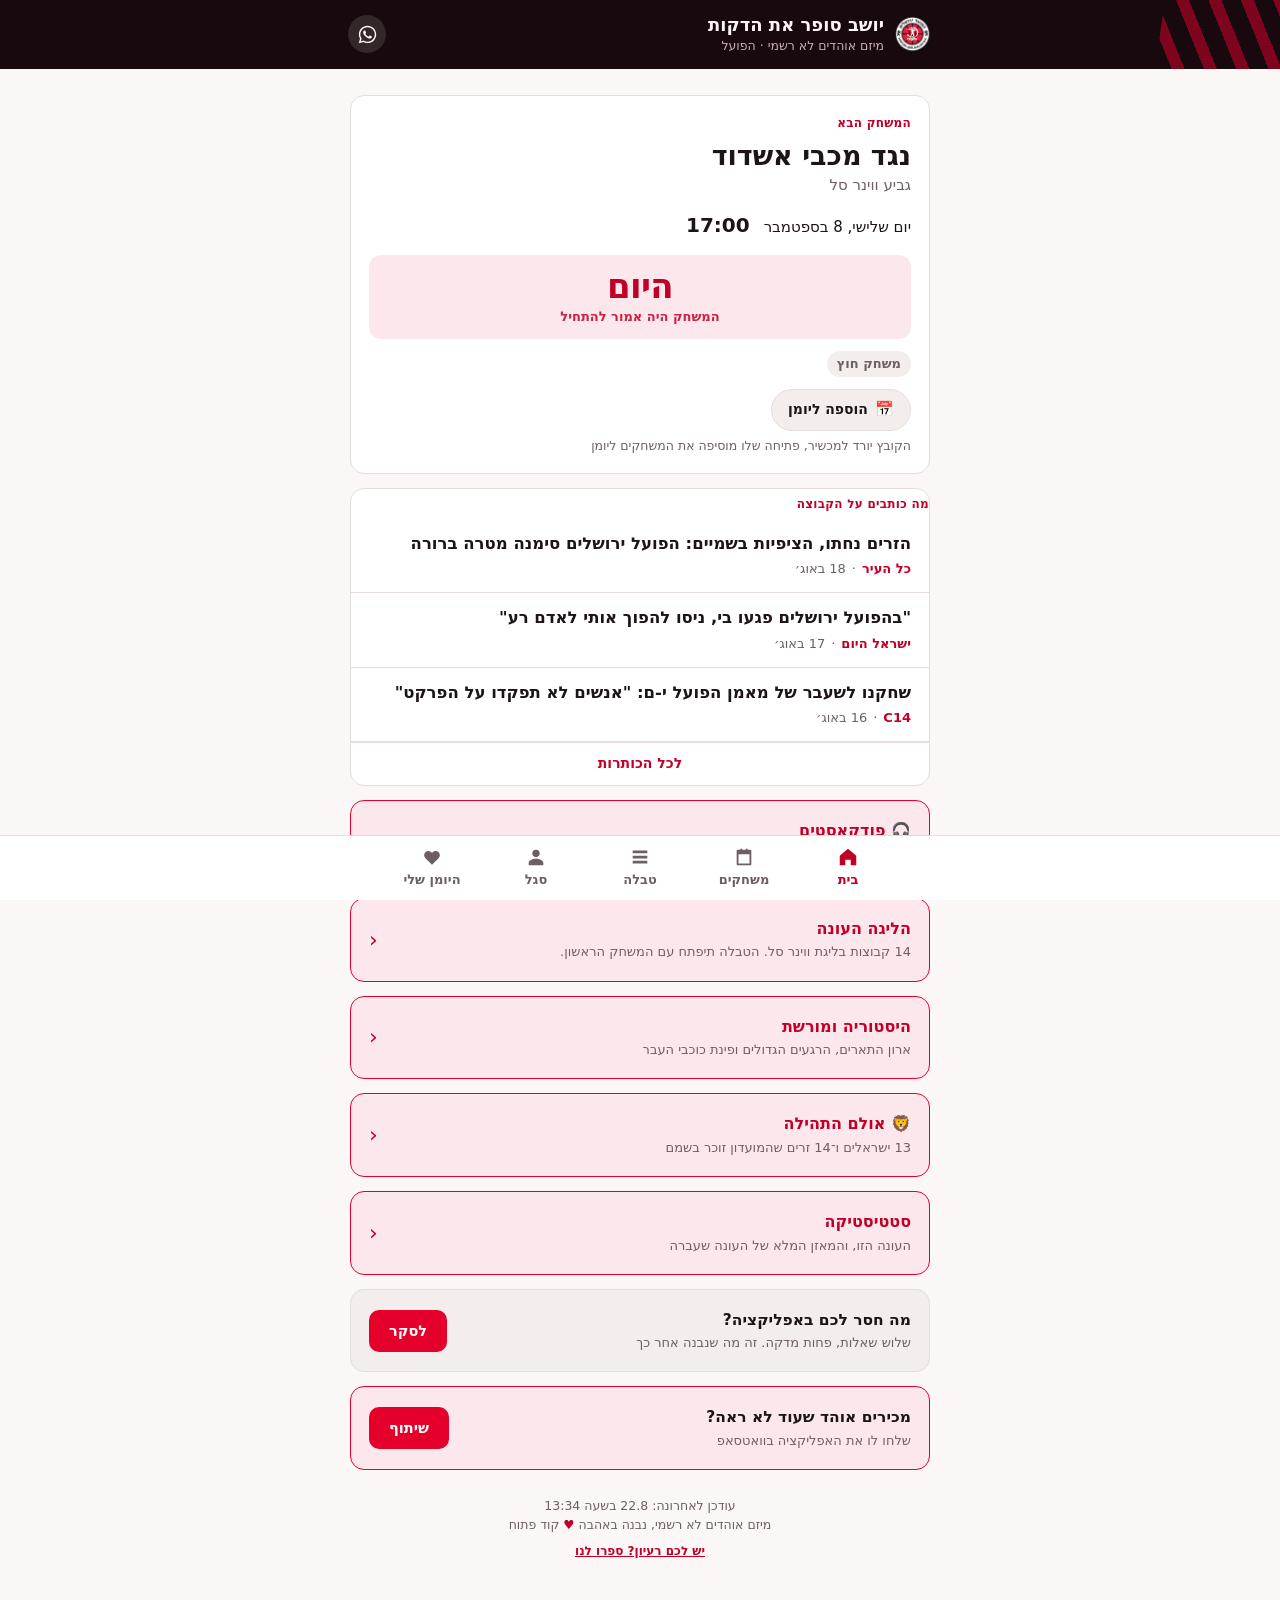
==== index.html @ 3323c9d2 "deploy: bab57eadd15c427b264efe83f4334510d6aa44ed" ====
<!doctype html>
<html lang="he" dir="rtl">
<head>
  <meta charset="utf-8">
  <meta name="viewport" content="width=device-width, initial-scale=1, viewport-fit=cover">
  <title>יושב סופר את הדקות</title>
  <meta name="description" content="אפליקציית האוהדים של הפועל ירושלים: לוח משחקים, תוצאות, טבלה ויומן אוהד אישי. מיזם אוהדים לא רשמי.">
  <meta name="theme-color" content="#17090D">

  <!--
    The preview card a fan sees when the link is pasted into WhatsApp.
    Crawlers do not run JavaScript, so unlike everything else in the app
    this address cannot come from club.json and has to be written here.
    Moving hosts means changing these three lines too.
  -->
  <link rel="canonical" href="https://hapoel.site/">
  <meta property="og:type" content="website">
  <meta property="og:url" content="https://hapoel.site/">
  <meta property="og:site_name" content="יושב סופר את הדקות">
  <meta property="og:locale" content="he_IL">
  <meta property="og:title" content="יושב סופר את הדקות · הפועל ירושלים">
  <meta property="og:description" content="מונה הדקות למשחק הבא, תוצאה חיה, טבלה, סגל ויומן אוהד אישי. חינם, בלי הרשמה.">
  <!--
    A picture with the app's own name on it, not the bare crest. This is the
    one image a fan sees before they have seen anything else, and a crest on
    its own there reads as the club's official app.
  -->
  <meta property="og:image" content="https://hapoel.site/icons/og.png">
  <meta property="og:image:width" content="1200">
  <meta property="og:image:height" content="630">
  <meta property="og:image:alt" content="יושב סופר את הדקות, מיזם אוהדים לא רשמי של הפועל ירושלים">
  <meta name="twitter:card" content="summary_large_image">
  <link rel="manifest" href="manifest.webmanifest">
  <link rel="icon" href="icons/icon-192.png">
  <link rel="apple-touch-icon" href="icons/apple-touch-icon.png">
  <meta name="apple-mobile-web-app-capable" content="yes">
  <meta name="apple-mobile-web-app-title" content="סופר את הדקות">
  <link rel="stylesheet" href="css/style.css">
</head>
<body>

<header class="topbar">
  <div class="topbar-inner">
    <div class="wordmark">
      <!--
        The club crest. This is an unofficial fan project and says so on
        every screen; the mark belongs to Hapoel Jerusalem B.C.
        Source file: app/icons/crest.png, replace it and re-run
        scripts/make_icons.py to regenerate the whole icon set.
      -->
      <img class="ball" src="icons/crest.png" alt="" width="38" height="38">
      <span>
        <strong>יושב סופר את הדקות</strong>
        <small>מיזם אוהדים לא רשמי · הפועל</small>
      </span>
    </div>
    <button id="shareBtn" class="share-icon" type="button" aria-label="שיתוף האפליקציה בוואטסאפ">
      <svg viewBox="0 0 24 24" aria-hidden="true"><path d="M12.04 2C6.58 2 2.13 6.45 2.13 11.91c0 1.75.46 3.45 1.32 4.95L2 22l5.25-1.38a9.9 9.9 0 0 0 4.79 1.22h.01c5.46 0 9.91-4.45 9.91-9.91S17.5 2 12.04 2zm0 18.15h-.01a8.2 8.2 0 0 1-4.19-1.15l-.3-.18-3.12.82.83-3.04-.2-.31a8.19 8.19 0 0 1-1.26-4.38c0-4.54 3.7-8.23 8.25-8.23 2.2 0 4.27.86 5.83 2.42a8.19 8.19 0 0 1 2.41 5.82c0 4.54-3.7 8.23-8.24 8.23zm4.52-6.16c-.25-.12-1.47-.72-1.69-.81-.23-.08-.39-.12-.56.13-.16.24-.64.8-.79.97-.14.16-.29.18-.54.06-.25-.12-1.05-.39-1.99-1.23-.74-.66-1.23-1.47-1.38-1.72-.14-.25-.01-.38.11-.5.11-.11.25-.29.37-.43.12-.15.16-.25.25-.41.08-.17.04-.31-.02-.43-.06-.12-.56-1.34-.76-1.84-.2-.48-.4-.42-.56-.43h-.48c-.16 0-.43.06-.65.31-.22.25-.85.84-.85 2.04s.87 2.37 1 2.53c.12.16 1.72 2.63 4.17 3.69.58.25 1.04.4 1.39.51.58.19 1.12.16 1.54.1.47-.07 1.47-.6 1.68-1.18.21-.58.21-1.07.14-1.18-.06-.11-.22-.17-.47-.29z"/></svg>
    </button>
  </div>
</header>

<div id="sampleBanner" class="sample-banner" hidden>
  נתוני דוגמה להמחשה, האיסוף האוטומטי יופעל עם עליית האתר
</div>

<main id="view" class="view" aria-live="polite"></main>

<nav class="tabbar" aria-label="ניווט ראשי">
  <a href="#/" data-route="home">
    <svg viewBox="0 0 24 24" aria-hidden="true"><path d="M12 3 3 10.5V21h6v-6h6v6h6V10.5L12 3z"/></svg>
    בית
  </a>
  <a href="#/games" data-route="games">
    <svg viewBox="0 0 24 24" aria-hidden="true"><path d="M5 4h14a1 1 0 0 1 1 1v15a1 1 0 0 1-1 1H5a1 1 0 0 1-1-1V5a1 1 0 0 1 1-1zm1 5v10h12V9H6zm2-6h2v3H8V3zm6 0h2v3h-2V3z"/></svg>
    משחקים
  </a>
  <a href="#/table" data-route="table">
    <svg viewBox="0 0 24 24" aria-hidden="true"><path d="M4 5h16v3H4V5zm0 5.5h16v3H4v-3zM4 16h16v3H4v-3z"/></svg>
    טבלה
  </a>
  <a href="#/roster" data-route="roster">
    <svg viewBox="0 0 24 24" aria-hidden="true"><path d="M12 12a4 4 0 1 0 0-8 4 4 0 0 0 0 8zm0 2c-4 0-8 2-8 4.5V21h16v-2.5C20 16 16 14 12 14z"/></svg>
    סגל
  </a>
  <a href="#/diary" data-route="diary">
    <svg viewBox="0 0 24 24" aria-hidden="true"><path d="M12 20.5 4.8 13.3a4.6 4.6 0 0 1 0-6.5 4.6 4.6 0 0 1 6.5 0l.7.7.7-.7a4.6 4.6 0 0 1 6.5 0 4.6 4.6 0 0 1 0 6.5L12 20.5z"/></svg>
    היומן שלי
  </a>
</nav>

<script src="js/app.js"></script>
<script>
  // a single-file copy opened from disk has no service worker scope
  if ("serviceWorker" in navigator && location.protocol !== "file:") {
    // updateViaCache:none, always revalidate the worker itself, so a new
    // version reaches fans instead of being served from the HTTP cache
    var hadController = !!navigator.serviceWorker.controller;
    var reloading = false;
    navigator.serviceWorker.addEventListener("controllerchange", function () {
      // only when replacing an older worker, so a first visit doesn't reload
      if (hadController && !reloading) { reloading = true; location.reload(); }
    });
    window.addEventListener("load", function () {
      navigator.serviceWorker.register("sw.js", { updateViaCache: "none" })
        .then(function (reg) { if (reg) reg.update(); })
        .catch(function () { /* no worker is fine, the app works online regardless */ });
    });
  }
</script>
</body>
</html>
---- css/style.css ----
:root {
  --red: #E4002B;
  /* --red on the pink tint is 4.13:1, under AA for anything but large text,
     and the promo titles and countdown label are normal size. This darker
     red clears AA on the tint, on white and on the page background, and is
     still unmistakably the club red. --red stays the colour of fills. */
  --red-text: #C10028;
  --red-ink: #FFFFFF;
  --red-soft: #FCE8EC;
  --black: #17090D;
  --bg: #FAF7F6;
  --surface: #FFFFFF;
  --surface-2: #F3EDEC;
  --text: #1C1417;
  --muted: #6E5F63;
  --line: #E6DCDD;
  --win: #1E7A3C;
  --win-soft: #E3F2E8;
}
@media (prefers-color-scheme: dark) {
  :root {
    --red: #FF4560;
    /* dark already clears AA on its tint (4.61:1); kept as the brand red */
    --red-text: #FF4560;
    --red-ink: #1A0B0F;
    --red-soft: #3A1B22;
    --bg: #140E10;
    --surface: #1F171A;
    --surface-2: #2A2024;
    --text: #F5EDEF;
    --muted: #A8969B;
    --line: #3A2E32;
    --win: #5CC57E;
    --win-soft: #1E3226;
  }
}

* { box-sizing: border-box; }
html { height: 100%; }
body {
  margin: 0;
  min-height: 100%;
  background: var(--bg);
  color: var(--text);
  font-family: system-ui, -apple-system, "Segoe UI", "Noto Sans Hebrew",
    Assistant, Rubik, Heebo, "Arial Hebrew", Arial, sans-serif;
  font-size: 16px;
  line-height: 1.55;
  direction: rtl;
  padding-bottom: calc(74px + env(safe-area-inset-bottom));
}

/* Top bar */
.topbar {
  background: var(--black);
  color: #FFF6F7;
  position: relative;
  overflow: hidden;
}
.topbar::after {
  content: "";
  position: absolute;
  inset-inline-start: -40px;
  top: -30px;
  width: 160px;
  height: 140px;
  background: repeating-linear-gradient(60deg, #E4002B 0 12px, transparent 12px 30px);
  opacity: 0.5;
  transform: rotate(8deg);
  pointer-events: none;
}
.topbar-inner {
  max-width: 560px;
  margin: 0 auto;
  padding: 14px 18px;
  position: relative;
  z-index: 1; /* keep the wordmark above the kit stripes */
  display: flex;
  align-items: center;
  justify-content: space-between;
  gap: 12px;
}
.share-icon {
  flex: 0 0 auto;
  width: 38px; height: 38px;
  border-radius: 50%;
  border: none;
  background: rgba(255, 255, 255, 0.12);
  color: #FFF6F7;
  cursor: pointer;
  display: flex; align-items: center; justify-content: center;
}
.share-icon svg { width: 21px; height: 21px; fill: currentColor; }
.share-icon:hover { background: var(--red); }
.wordmark { display: flex; align-items: center; gap: 10px; }
.wordmark .ball { width: 38px; height: 38px; flex: 0 0 38px; display: block; }
.wordmark strong { display: block; font-size: 18px; font-weight: 800; line-height: 1.2; }
.wordmark small { display: block; font-size: 11.5px; color: #C9AEB5; }

.sample-banner {
  background: var(--red-soft);
  color: var(--text);
  font-size: 13px;
  text-align: center;
  padding: 7px 14px;
  border-bottom: 1px solid var(--line);
}

.view { max-width: 560px; margin: 0 auto; padding: 18px 16px 30px; }

/* Cards */
.card {
  background: var(--surface);
  border: 1px solid var(--line);
  border-radius: 14px;
  padding: 16px;
  margin-bottom: 14px;
}
.eyebrow {
  font-size: 12px;
  font-weight: 800;
  color: var(--red-text);
  letter-spacing: 0.02em;
  margin-bottom: 6px;
}
.section-title { font-size: 15px; font-weight: 800; margin: 22px 0 10px; }

/* Next game hero */
.next-game .opponent { font-size: 24px; font-weight: 800; line-height: 1.25; margin-bottom: 2px; text-wrap: balance; }
.next-game .comp { color: var(--muted); font-size: 14px; margin-bottom: 12px; }
.next-game .when {
  display: flex; flex-wrap: wrap; gap: 8px 14px;
  align-items: baseline;
  font-size: 15px;
}
.next-game .when .time { font-weight: 800; font-size: 20px; font-variant-numeric: tabular-nums; }
.next-game .meta-row { display: flex; align-items: center; gap: 8px; margin-top: 12px; flex-wrap: wrap; }
.badge {
  display: inline-block;
  font-size: 12px; font-weight: 700;
  padding: 3px 10px;
  border-radius: 999px;
  background: var(--surface-2);
  color: var(--muted);
}
.badge.home { background: var(--red); color: var(--red-ink); }
/* a home game that is not at home, marked, not hidden */
.badge.away-home { background: var(--surface-2); color: var(--text); border: 1px dashed var(--red); }
.game-row .sub .away-home { color: var(--red-text); font-weight: 700; }

/* The live counter the app is named after */
.countdown {
  margin-top: 14px;
  padding: 14px 12px 12px;
  border-radius: 12px;
  background: var(--red-soft);
  text-align: center;
}
.cd-minutes { line-height: 1; }
.cd-num {
  display: inline-block;
  font-size: 44px;
  font-weight: 900;
  color: var(--red-text);
  letter-spacing: -0.02em;
  font-variant-numeric: tabular-nums;
  /* "36,240" must keep its digits and comma in Latin order inside an RTL line */
  direction: ltr;
  unicode-bidi: isolate;
}
.cd-unit {
  margin-top: 4px;
  font-size: 13px;
  font-weight: 800;
  color: var(--red-text);
  opacity: 0.85;
}
.cd-parts {
  margin-top: 10px;
  padding-top: 9px;
  border-top: 1px solid var(--line);
  border-top-color: color-mix(in srgb, var(--red) 22%, transparent);
  font-size: 12.5px;
  color: var(--muted);
  display: flex;
  justify-content: center;
  align-items: baseline;
  flex-wrap: wrap;
  gap: 4px 6px;
}
.cd-part { unicode-bidi: isolate; }
.cd-pv { font-weight: 800; color: var(--text); font-variant-numeric: tabular-nums; }
.cd-pl { margin-inline-start: 3px; }
.cd-sep { opacity: 0.45; }
.countdown.live .cd-num { font-size: 34px; }
.countdown.live .cd-parts { display: none; }
.countdown.tipped .cd-unit::after {
  content: "";
  display: inline-block;
  width: 7px; height: 7px;
  border-radius: 50%;
  background: var(--red);
  margin-inline-start: 7px;
  vertical-align: middle;
  animation: cd-pulse 1.4s ease-in-out infinite;
}
@keyframes cd-pulse {
  0%, 100% { opacity: 1; transform: scale(1); }
  50% { opacity: 0.3; transform: scale(0.7); }
}
@media (prefers-reduced-motion: reduce) {
  .countdown.tipped .cd-unit::after { animation: none; }
}

/* Live game card */
.live-game { border-color: var(--red); }
.live-head { display: flex; align-items: center; gap: 7px; margin-bottom: 6px; }
.live-dot {
  width: 8px; height: 8px; border-radius: 50%;
  background: var(--red);
  animation: cd-pulse 1.4s ease-in-out infinite;
}
.live-label {
  font-size: 12px; font-weight: 800; color: var(--red-text);
  letter-spacing: 0.02em;
}
.live-game .opponent { font-size: 22px; font-weight: 800; line-height: 1.25; }
.live-game .comp { color: var(--muted); font-size: 13.5px; margin-bottom: 12px; }
.live-score {
  display: flex; align-items: flex-start; justify-content: center; gap: 14px;
  padding: 14px 8px 10px;
  background: var(--red-soft);
  border-radius: 12px;
}
.ls-side { text-align: center; min-width: 78px; }
.ls-num {
  font-size: 40px; font-weight: 900; line-height: 1;
  color: var(--muted);
  font-variant-numeric: tabular-nums;
}
.ls-side.lead .ls-num { color: var(--red-text); }
.ls-who { font-size: 12px; font-weight: 700; margin-top: 5px; color: var(--muted); }
.ls-side.lead .ls-who { color: var(--text); }
.ls-sep { font-size: 26px; font-weight: 700; color: var(--muted); line-height: 1.3; }
.live-when {
  text-align: center; margin-top: 10px;
  font-size: 13.5px; font-weight: 700;
}
.live-fresh { text-align: center; margin-top: 8px; font-size: 11.5px; color: var(--muted); }
.live-game.done { border-color: var(--line); }
.live-game.done .live-dot { animation: none; background: var(--muted); }
.live-game.done .live-label { color: var(--muted); }
@media (prefers-reduced-motion: reduce) { .live-dot { animation: none; } }

/* EuroCup group table */
.standings td.diff { font-variant-numeric: tabular-nums; direction: ltr; unicode-bidi: isolate; }
.groups-more { padding: 0; }
.groups-more > summary {
  padding: 14px 16px;
  font-weight: 800;
  font-size: 14.5px;
  cursor: pointer;
  list-style: none;
}
.groups-more > summary::-webkit-details-marker { display: none; }
.groups-more > summary::after { content: " ⌄"; color: var(--muted); }
.groups-more[open] > summary::after { content: " ⌃"; }
.group-name {
  font-size: 12.5px; font-weight: 800; color: var(--red-text);
  padding: 10px 16px 4px;
  border-top: 1px solid var(--line);
}
.groups-more .standings { margin-bottom: 6px; }
.table-note { font-size: 12px; color: var(--muted); margin: 10px 4px 0; line-height: 1.5; }

/* Hall of fame */
.hof-promo { background: var(--red-soft); border-color: var(--red); }
.hof-card { padding-bottom: 14px; }
.hof-head { display: flex; align-items: center; gap: 12px; }
.hof-badge {
  flex: 0 0 46px; width: 46px; height: 46px;
  border-radius: 50%;
  display: flex; align-items: center; justify-content: center;
  font-weight: 800; font-size: 16px;
  background: hsl(var(--h) 52% 92%);
  color: hsl(var(--h) 58% 34%);
  unicode-bidi: isolate;
}
@media (prefers-color-scheme: dark) {
  .hof-badge { background: hsl(var(--h) 26% 24%); color: hsl(var(--h) 70% 78%); }
}
.hof-head .info { flex: 1; min-width: 0; }
.hof-name { font-size: 18px; font-weight: 800; line-height: 1.25; }
.hof-nick { font-size: 13px; font-weight: 700; color: var(--red-text); margin-top: 1px; }

/* the affairs, same card, deliberately cooler than a trophy */
.affair-card { background: var(--surface-2); }
.affair-head { display: flex; align-items: baseline; gap: 9px; margin-bottom: 6px; }
.affair-year {
  flex: 0 0 auto;
  font-size: 12px; font-weight: 800;
  background: var(--surface); color: var(--muted);
  border-radius: 999px; padding: 2px 9px;
  direction: ltr; unicode-bidi: isolate;
}
.affair-title { font-size: 16px; font-weight: 800; }
.affair-text { margin: 0; font-size: 14.5px; }
/* the ones that did not work out, same card, cooled down */
.flop-card { border-style: dashed; }
.flop-card .hof-badge { filter: grayscale(1); opacity: 0.75; }
.flop-card .hof-headline { color: var(--muted); }
.hof-latin {
  font-size: 12px; color: var(--muted); margin-top: 8px;
  direction: ltr; unicode-bidi: isolate; text-align: right;
}
.hof-headline {
  margin-top: 8px;
  font-size: 14.5px; font-weight: 800; color: var(--red-text);
}
.hof-bio { margin: 6px 0 0; font-size: 14.5px; line-height: 1.6; }
.hof-list { margin: 10px 0 0; padding-inline-start: 20px; font-size: 13.5px; line-height: 1.75; }
.hof-list li::marker { color: var(--red-text); }
.src-link {
  display: inline-block; margin-top: 10px;
  font-size: 12px; font-weight: 700; color: var(--red-text); text-decoration: none;
}
.src-link:hover { text-decoration: underline; }
.src-link.block { display: block; margin: 4px 4px 0; }

/* Season summary */
.ls-summary { display: flex; gap: 8px; text-align: center; }
.lsx { flex: 1; background: var(--surface-2); border-radius: 10px; padding: 10px 4px; }
.lsx-v {
  font-size: 21px; font-weight: 900; color: var(--red-text);
  font-variant-numeric: tabular-nums; direction: ltr; unicode-bidi: isolate;
}
.lsx-k { font-size: 11.5px; color: var(--muted); margin-top: 2px; }
.ls-split { display: flex; gap: 8px; margin-top: 10px; }
.lsp { flex: 1; border: 1px solid var(--line); border-radius: 10px; padding: 9px 8px; text-align: center; }
.lsp-k { font-size: 11.5px; color: var(--muted); }
.lsp-v {
  font-size: 17px; font-weight: 800; margin-top: 2px;
  direction: ltr; unicode-bidi: isolate; font-variant-numeric: tabular-nums;
}
.lsp-s {
  font-size: 11.5px; color: var(--muted);
  direction: ltr; unicode-bidi: isolate; font-variant-numeric: tabular-nums;
}
.stats-table td.num, .stats-table th { font-variant-numeric: tabular-nums; }
.stats-table td.team span { display: block; }
.ps-games { font-size: 11px; color: var(--muted); font-weight: 600; }
.ps-shot td {
  padding-top: 0; padding-bottom: 9px;
  border-bottom: 1px solid var(--line);
}
.ps-pct {
  display: inline-flex; align-items: baseline; gap: 4px;
  margin-inline-end: 12px;
  font-size: 11.5px;
}
.ps-pct-k { color: var(--muted); }
.ps-pct-v {
  font-weight: 700;
  font-variant-numeric: tabular-nums;
  direction: ltr; unicode-bidi: isolate;
}

/* A plain "here is what is missing and why" note */
.notice { background: var(--surface-2); border-style: dashed; }
.notice-title { font-weight: 800; font-size: 14.5px; margin-bottom: 3px; }
.notice-body { font-size: 13px; color: var(--muted); line-height: 1.55; }

/* Add to calendar */
.cal-btn {
  display: inline-flex;
  align-items: center;
  gap: 7px;
  margin-top: 12px;
  padding: 9px 16px;
  border: 1px solid var(--line);
  border-radius: 999px;
  background: var(--surface-2);
  color: var(--text);
  font: inherit;
  font-size: 14px;
  font-weight: 700;
  cursor: pointer;
}
.cal-btn:hover { border-color: var(--red); color: var(--red-text); }
.cal-ico { font-size: 15px; line-height: 1; }
.cal-note {
  font-size: 11.5px;
  color: var(--muted);
  margin-top: 6px;
  line-height: 1.45;
}
.cal-card .share-sub { margin-bottom: 2px; }

/* Result card */
.result-line { display: flex; align-items: center; justify-content: space-between; gap: 12px; }
.result-line .teams { font-weight: 700; }
.result-line .sub { color: var(--muted); font-size: 13px; margin-top: 2px; }
.score {
  font-weight: 800; font-size: 22px;
  font-variant-numeric: tabular-nums;
  direction: ltr; unicode-bidi: isolate;
  white-space: nowrap;
}
.chip {
  font-size: 12px; font-weight: 800;
  padding: 3px 10px; border-radius: 999px;
  white-space: nowrap;
}
.chip.win { background: var(--win-soft); color: var(--win); }
.chip.loss { background: var(--surface-2); color: var(--muted); }

/* Game list */
.seg { display: grid; grid-template-columns: 1fr 1fr; gap: 6px; background: var(--surface-2); border-radius: 10px; padding: 4px; margin-bottom: 14px; }
.seg button {
  font: inherit; font-weight: 700; font-size: 14px;
  border: none; border-radius: 8px;
  padding: 8px; cursor: pointer;
  background: transparent; color: var(--muted);
}
.seg button.active { background: var(--surface); color: var(--text); box-shadow: 0 1px 3px rgba(0,0,0,0.12); }

.game-row {
  display: flex; align-items: center; gap: 14px;
  background: var(--surface);
  border: 1px solid var(--line);
  border-radius: 12px;
  padding: 12px 14px;
  margin-bottom: 8px;
}
.game-row .date-block { text-align: center; min-width: 44px; }
.game-row .date-block .d { font-size: 19px; font-weight: 800; line-height: 1.1; font-variant-numeric: tabular-nums; }
.game-row .date-block .m { font-size: 11.5px; color: var(--muted); }
.game-row .info { flex: 1; min-width: 0; }
.game-row .info .opp { font-weight: 700; font-size: 15px; }
.game-row .info .sub { color: var(--muted); font-size: 12.5px; margin-top: 1px; }
.game-row .end { text-align: center; }
.game-row .end .t { font-weight: 800; font-variant-numeric: tabular-nums; }
.month-label { font-size: 13px; font-weight: 800; color: var(--muted); margin: 18px 4px 8px; }

/* Roster */
.player-row {
  display: flex; align-items: center; gap: 14px;
  background: var(--surface);
  border: 1px solid var(--line);
  border-radius: 12px;
  padding: 11px 14px;
  margin-bottom: 8px;
}
/* Latin names keep their own direction but stay right-aligned in the RTL row */
.latin { unicode-bidi: isolate; }
/* a score or a record inside Hebrew prose: keep the numbers in the order
   they were written, instead of letting the RTL paragraph swap them */
.numrun { direction: ltr; unicode-bidi: isolate; font-variant-numeric: tabular-nums; }
a.player-row { text-decoration: none; color: inherit; }
/* .game-row .info sets the flex; player rows need their own */
.player-row .info { flex: 1; min-width: 0; }
a.player-row:hover { border-color: var(--red); }
.player-row .chevron { color: var(--muted); font-size: 22px; line-height: 1; }
.player-photo {
  border-radius: 50%;
  object-fit: cover;
  background: var(--surface-2);
}
.player-photo.thumb { width: 40px; height: 40px; flex: 0 0 40px; }
.player-photo.big { width: 116px; height: 116px; margin: 0 auto 10px; display: block; }

/* Initials stand in for the photo we do not have the rights to publish */
.avatar {
  display: flex; align-items: center; justify-content: center;
  background: hsl(var(--h) 52% 92%);
  color: hsl(var(--h) 58% 34%);
  font-weight: 800;
  letter-spacing: 0.01em;
  /* isolate only, each script keeps its own direction, so Hebrew initials
     read right-to-left and Latin ones left-to-right */
  unicode-bidi: isolate;
  user-select: none;
}
.avatar.thumb { font-size: 15px; }
.avatar.big { font-size: 40px; }
@media (prefers-color-scheme: dark) {
  .avatar { background: hsl(var(--h) 26% 24%); color: hsl(var(--h) 70% 78%); }
}

/* Player detail */
.back-link {
  display: inline-block;
  color: var(--red-text);
  font-weight: 700;
  font-size: 14px;
  text-decoration: none;
  margin-bottom: 12px;
}
.player-hero { text-align: center; }
.player-hero .big-shirt {
  display: inline-block;
  background: var(--red);
  color: var(--red-ink);
  font-weight: 800;
  font-size: 15px;
  font-variant-numeric: tabular-nums;
  padding: 2px 12px;
  border-radius: 999px;
  margin-bottom: 6px;
}
.player-title { font-size: 24px; font-weight: 800; line-height: 1.2; text-wrap: balance; }
.player-pos { color: var(--muted); font-size: 15px; margin-top: 2px; }
.facts { display: grid; grid-template-columns: repeat(2, 1fr); gap: 8px; margin-bottom: 14px; }
@media (min-width: 420px) { .facts { grid-template-columns: repeat(4, 1fr); } }
.fact {
  background: var(--surface);
  border: 1px solid var(--line);
  border-radius: 10px;
  padding: 11px 8px;
  text-align: center;
}
.fact .fv { font-weight: 800; font-size: 18px; font-variant-numeric: tabular-nums; }
.fact .fl { font-size: 11.5px; color: var(--muted); }

/* Attribute bars */
.attr { margin-bottom: 14px; }
.attr:last-child { margin-bottom: 0; }
.attr-top { display: flex; justify-content: space-between; align-items: baseline; margin-bottom: 5px; }
.attr-label { font-size: 13.5px; color: var(--muted); font-weight: 600; }
.attr-value { font-weight: 800; font-size: 16px; font-variant-numeric: tabular-nums; }
.attr-track {
  height: 8px;
  background: var(--surface-2);
  border-radius: 4px;
  overflow: hidden;
}
.attr-fill {
  height: 100%;
  background: var(--red);
  border-radius: 4px;
  transition: width 0.4s ease;
}
.attr-fill.stat { background: linear-gradient(90deg, var(--red), var(--red)); opacity: 0.85; }
@media (prefers-reduced-motion: reduce) { .attr-fill { transition: none; } }
.attr-ends {
  display: flex; justify-content: space-between;
  font-size: 11px; color: var(--muted);
  margin-top: 3px;
  font-variant-numeric: tabular-nums;
}
.attr-ends span:nth-child(2) { font-weight: 700; color: var(--red-text); }
.statbar { margin-bottom: 12px; }
.statbar:last-child { margin-bottom: 0; }

/* Contract */
.contract-row { display: grid; grid-template-columns: 1fr 1fr; gap: 8px; }
.contract-box {
  background: var(--surface-2);
  border-radius: 10px;
  padding: 12px 10px;
  text-align: center;
}
.contract-box .cv { font-weight: 800; font-size: 17px; }
.contract-box .cv.muted-value { color: var(--muted); font-size: 15px; }
.contract-box .cl { font-size: 11.5px; color: var(--muted); margin-top: 2px; }
.contract-note { font-size: 13px; margin-top: 10px; color: var(--red-text); font-weight: 600; }
.disclaimer-line { font-size: 11.5px; color: var(--muted); margin-top: 8px; }

.season-cap { font-size: 13px; color: var(--muted); margin-bottom: 8px; }
.honor {
  background: var(--red-soft); color: var(--red-text);
  font-weight: 700; font-size: 13.5px;
  border-radius: 8px; padding: 8px 11px; margin-bottom: 12px;
}
.season-games { font-size: 12px; color: var(--muted); margin-top: 10px; }

/* History: trophy cabinet and timeline */
.trophy-grid { display: grid; grid-template-columns: 1fr 1fr; gap: 8px; margin-bottom: 4px; }
@media (min-width: 460px) { .trophy-grid { grid-template-columns: repeat(4, 1fr); } }
.trophy {
  background: var(--surface);
  border: 1px solid var(--line);
  border-radius: 12px;
  padding: 14px 8px;
  text-align: center;
}
.trophy .tr-emoji { font-size: 22px; line-height: 1; }
.trophy .tr-count {
  font-size: 30px; font-weight: 800; line-height: 1.1;
  color: var(--red-text);
  font-variant-numeric: tabular-nums;
}
.trophy .tr-name { font-size: 12.5px; font-weight: 700; }
.trophy .tr-years {
  font-size: 11px; color: var(--muted); margin-top: 2px;
  unicode-bidi: isolate;
}

.timeline { position: relative; padding-inline-start: 4px; }
.tl-item {
  position: relative;
  display: flex;
  gap: 12px;
  padding-bottom: 16px;
}
/* the thread running through the years */
.tl-item::before {
  content: "";
  position: absolute;
  inset-inline-start: 27px;
  top: 26px; bottom: 0;
  width: 2px;
  background: var(--line);
}
.tl-item:last-child::before { display: none; }
.tl-year {
  flex: 0 0 56px;
  font-weight: 800; font-size: 13px;
  font-variant-numeric: tabular-nums;
  background: var(--surface-2);
  color: var(--muted);
  border-radius: 999px;
  padding: 4px 0;
  text-align: center;
  height: fit-content;
  position: relative;
  z-index: 1;
}
.tl-big .tl-year { background: var(--red); color: var(--red-ink); }
.tl-body {
  flex: 1; min-width: 0;
  background: var(--surface);
  border: 1px solid var(--line);
  border-radius: 12px;
  padding: 12px 14px;
}
.tl-big .tl-body { border-color: var(--red); background: var(--red-soft); }
.tl-title { font-weight: 800; font-size: 15.5px; margin-bottom: 4px; text-wrap: balance; }
.tl-text { margin: 0; font-size: 14.5px; line-height: 1.6; }
.legend-badge { background: var(--red-soft); color: var(--red-text); font-size: 20px; }
/* year ranges inside a mixed line need their own direction too */
.yr { direction: ltr; unicode-bidi: isolate; }

/* Coach eras */
.coach-card { padding-bottom: 12px; }
.coach-top {
  display: flex; align-items: flex-start; justify-content: space-between;
  gap: 12px; margin-bottom: 8px;
}
.coach-name { font-weight: 800; font-size: 17px; }
.coach-title { font-size: 13px; color: var(--red-text); font-weight: 700; margin-top: 1px; }
.coach-years {
  flex: 0 0 auto;
  font-size: 12.5px; font-weight: 800;
  font-variant-numeric: tabular-nums;
  /* a year range is a standalone LTR token: without this, RTL resolves the
     dash as a separator and renders "2013-2014" as "2014-2013" */
  direction: ltr;
  unicode-bidi: isolate;
  background: var(--surface-2); color: var(--muted);
  border-radius: 999px; padding: 4px 11px;
  white-space: nowrap;
}
.coach-years.now { background: var(--red); color: var(--red-ink); }
/* the era the fans remember */
.coach-big {
  border-color: var(--red);
  border-width: 2px;
  background: var(--red-soft);
}
.coach-big .coach-name { font-size: 19px; }
.coach-big .coach-years { background: var(--red); color: var(--red-ink); }
.trophy-chip { background: var(--surface); }
.coach-big .trophy-chip { background: var(--surface); }
.list-note { font-size: 12px; color: var(--muted); text-align: center; margin: -2px 0 4px; }

/* Meet the squad */
a.promo {
  display: flex; align-items: center; justify-content: space-between; gap: 12px;
  text-decoration: none; color: inherit;
  background: var(--red-soft);
  border-color: var(--red);
}
a.promo:hover { filter: brightness(0.98); }
.promo-title { font-weight: 800; font-size: 16px; color: var(--red-text); }
.promo-sub { font-size: 13px; color: var(--muted); margin-top: 1px; }
.promo .chevron { color: var(--red-text); font-size: 22px; line-height: 1; }

.meet-intro .meet-title { font-size: 21px; font-weight: 800; margin-bottom: 8px; }
.meet-intro p { margin: 0 0 8px; font-size: 15px; }
.meet-intro .meet-note { font-size: 12.5px; color: var(--muted); margin: 0; }

.meet-card { padding-bottom: 12px; }
.meet-head { display: flex; align-items: center; gap: 12px; margin-bottom: 12px; }
.meet-head .info { flex: 1; min-width: 0; }
.meet-head .opp { font-weight: 700; font-size: 16px; }
.meet-head .sub { color: var(--muted); font-size: 12.5px; margin-top: 1px; }
.meet-headline {
  font-weight: 800; font-size: 17px; color: var(--red-text);
  margin-bottom: 6px; text-wrap: balance;
}
.meet-summary { margin: 0 0 10px; font-size: 15px; line-height: 1.6; }
.chips-row { display: flex; flex-wrap: wrap; gap: 6px; margin-bottom: 10px; }
.strength {
  font-size: 12.5px; font-weight: 600;
  background: var(--surface-2); color: var(--text);
  padding: 4px 10px; border-radius: 999px;
}
.meet-watch {
  background: var(--surface-2);
  border-radius: 8px;
  padding: 9px 12px;
  font-size: 13.5px;
  margin-bottom: 10px;
}
.meet-watch .watch-label {
  display: block; font-weight: 800; font-size: 11.5px;
  color: var(--muted); margin-bottom: 2px;
}
/* Scouting report */
.skills-box {
  background: var(--surface-2);
  border-radius: 10px;
  padding: 12px 14px;
  margin-bottom: 12px;
}
.skills-cap {
  font-size: 11.5px; font-weight: 800; color: var(--muted);
  margin-bottom: 8px;
}
.skill {
  display: flex; align-items: center; justify-content: space-between;
  gap: 12px; margin-bottom: 6px;
}
.skill-label { font-size: 13.5px; font-weight: 600; }
.skill-dots { display: flex; gap: 4px; flex: 0 0 auto; }
.skill-dots .dot {
  width: 13px; height: 13px;
  border-radius: 50%;
  background: var(--line);
}
.skill-dots .dot.on { background: var(--red); }
.skills-box .disclaimer-line { margin-top: 8px; }

.pros, .cons { margin-bottom: 10px; }
.list-cap { font-size: 12px; font-weight: 800; margin-bottom: 4px; }
.pros .list-cap { color: var(--win); }
.cons .list-cap { color: var(--muted); }
.pros ul, .cons ul { margin: 0; padding-inline-start: 18px; }
.pros li, .cons li { font-size: 14px; line-height: 1.55; margin-bottom: 4px; }
.pros li::marker { color: var(--win); }
.cons li::marker { color: var(--muted); }

.role-box {
  background: var(--red-soft);
  border-radius: 8px;
  padding: 9px 12px;
  font-size: 13.5px;
  margin-bottom: 10px;
}
.role-box .watch-label {
  display: block; font-weight: 800; font-size: 11.5px;
  color: var(--red-text); margin-bottom: 2px;
}
.strength.compare { background: var(--red-soft); color: var(--red-text); font-weight: 700; }

.meet-links { display: flex; gap: 14px; }
.meet-link { color: var(--red-text); font-weight: 700; font-size: 13.5px; text-decoration: none; }
.meet-link:hover { text-decoration: underline; }
.meet-link.muted-link { color: var(--muted); font-weight: 600; }

.player-row .shirt {
  flex: 0 0 38px;
  height: 38px;
  border-radius: 9px;
  background: var(--red);
  color: var(--red-ink);
  display: flex; align-items: center; justify-content: center;
  font-weight: 800; font-size: 16px;
  font-variant-numeric: tabular-nums;
}

.empty { text-align: center; color: var(--muted); padding: 30px 10px; }
.empty .tiny { font-size: 12.5px; }

/* Attendance ("I was there") */
.game-card {
  background: var(--surface);
  border: 1px solid var(--line);
  border-radius: 12px;
  margin-bottom: 8px;
  overflow: hidden;
}
.game-card .game-row { border: none; border-radius: 0; margin: 0; background: none; }
.attend {
  display: block;
  width: 100%;
  font: inherit;
  font-size: 13.5px;
  font-weight: 700;
  color: var(--muted);
  background: var(--surface-2);
  border: none;
  border-top: 1px solid var(--line);
  padding: 9px;
  cursor: pointer;
}
.attend:hover { color: var(--text); }
.attend.on { background: var(--red-soft); color: var(--red-text); }

/* Diary */
.diary-hero { text-align: center; }
.diary-hero .big {
  font-size: 52px; font-weight: 800; line-height: 1;
  font-variant-numeric: tabular-nums;
  margin-top: 4px;
}
.diary-hero .cap { color: var(--muted); font-size: 14px; margin-bottom: 16px; }
.stat-grid { display: grid; grid-template-columns: 1fr 1fr 1fr; gap: 8px; margin-bottom: 12px; }
.stat-cell { background: var(--surface-2); border-radius: 10px; padding: 10px 6px; }
.stat-cell .n { font-weight: 800; font-size: 20px; font-variant-numeric: tabular-nums; }
.stat-cell .l { font-size: 11.5px; color: var(--muted); }
.record {
  background: var(--win-soft);
  border-radius: 10px;
  padding: 11px 14px;
  display: flex; justify-content: space-between; align-items: center;
  margin-bottom: 12px;
}
.record .lab { font-size: 13.5px; font-weight: 700; }
.record .val {
  font-weight: 800; font-size: 20px; color: var(--win);
  direction: ltr; unicode-bidi: isolate;
  font-variant-numeric: tabular-nums;
}
.record.bad { background: var(--surface-2); }
.record.bad .val { color: var(--muted); }
.share-btn {
  width: 100%;
  font: inherit; font-weight: 700; font-size: 14.5px;
  color: var(--red-text);
  background: none;
  border: 1.5px solid var(--red);
  border-radius: 10px;
  padding: 10px;
  cursor: pointer;
}
.share-btn:hover { background: var(--red); color: var(--red-ink); }

.badge-list { display: flex; flex-direction: column; gap: 8px; }
.bdg {
  display: flex; align-items: center; gap: 11px;
  background: var(--red-soft);
  border-radius: 10px;
  padding: 9px 12px;
}
.bdg-emoji { font-size: 20px; }
.bdg-name { display: block; font-weight: 700; font-size: 14.5px; }
.bdg-sub { display: block; font-size: 12px; color: var(--muted); }
.bdg.locked { background: var(--surface-2); opacity: 0.75; }
.bdg.locked .bdg-emoji { filter: grayscale(1); }

/* Standings */
.table-card { padding: 6px 0; overflow-x: auto; }
table.standings { border-collapse: collapse; width: 100%; font-size: 14.5px; }
.standings th, .standings td { padding: 9px 10px; text-align: center; border-bottom: 1px solid var(--line); }
.standings th { font-size: 12px; color: var(--muted); font-weight: 700; }
.standings td.team, .standings th.team { text-align: start; }
.standings td.team { font-weight: 600; }
.standings td.num { font-variant-numeric: tabular-nums; }
.standings tr:last-child td { border-bottom: none; }
.standings tr.us td { background: var(--red-soft); font-weight: 800; }
.standings tr.us td:first-child { border-inline-start: 4px solid var(--red); }

.link-btn {
  display: block; width: 100%;
  text-align: center;
  font: inherit; font-weight: 700; font-size: 14px;
  color: var(--red-text);
  background: none; border: none;
  padding: 10px; cursor: pointer;
  text-decoration: none;
}

/* News, each headline is a link out to whoever published it */
.news-card { padding: 6px 0 0; }
.news-item {
  display: block;
  text-decoration: none;
  color: inherit;
  padding: 11px 16px;
  border-bottom: 1px solid var(--line);
}
.news-item:last-of-type { border-bottom: none; }
.news-item:hover { background: var(--surface-2); }
.news-title {
  font-size: 15.5px; font-weight: 700; line-height: 1.4;
  text-wrap: pretty;
}
.news-meta {
  display: flex; align-items: center; gap: 6px; flex-wrap: wrap;
  font-size: 12.5px; color: var(--muted);
  margin-top: 4px;
}
.news-source { font-weight: 700; color: var(--red-text); }
.news-card .link-btn { border-top: 1px solid var(--line); }

/* Podcasts, built on the news row, each episode a link out to the show */
.pod-card { padding: 6px 0 0; }
.pod-card .eyebrow { padding: 6px 16px 0; }
.pod-item {
  display: block;
  text-decoration: none;
  color: inherit;
  padding: 11px 16px;
  border-bottom: 1px solid var(--line);
}
.pod-item:last-of-type { border-bottom: none; }
.pod-item:hover { background: var(--surface-2); }
.pod-head { display: flex; align-items: flex-start; gap: 8px; }
.pod-title {
  font-size: 15.5px; font-weight: 700; line-height: 1.4;
  text-wrap: pretty;
  flex: 1;
}
/* the whole point of the section: what dropped since you last looked */
.pod-new {
  flex: none;
  font-size: 11px; font-weight: 800;
  padding: 2px 8px;
  border-radius: 999px;
  background: var(--red); color: var(--red-ink);
  margin-top: 2px;
}
.pod-meta {
  display: flex; align-items: center; gap: 6px; flex-wrap: wrap;
  font-size: 12.5px; color: var(--muted);
  margin-top: 4px;
}
.pod-show { font-weight: 700; color: var(--red-text); }
.pod-group {
  padding: 10px 16px;
  border-bottom: 1px solid var(--line);
}
.pod-group-name { font-size: 16px; font-weight: 800; }
.pod-card .link-btn { border-top: 1px solid var(--line); }

/* Share the app */
.share-card {
  display: flex; align-items: center; justify-content: space-between; gap: 12px;
  background: var(--red-soft);
  border-color: var(--red);
}
.share-title { font-weight: 800; font-size: 15.5px; }
.share-sub { font-size: 13px; color: var(--muted); margin-top: 1px; }
.wa-btn {
  flex: 0 0 auto;
  font: inherit; font-weight: 800; font-size: 14.5px;
  background: var(--red); color: var(--red-ink);
  border: none; border-radius: 10px;
  padding: 10px 20px;
  cursor: pointer;
}
.wa-btn:hover { filter: brightness(1.08); }

/* Add to home screen */
.install-card {
  display: flex; align-items: center; justify-content: space-between; gap: 12px;
  position: relative;
}
.install-text { padding-inline-end: 18px; }
.install-x {
  position: absolute; top: 4px; inset-inline-end: 6px;
  background: none; border: none; cursor: pointer;
  color: var(--muted); font-size: 20px; line-height: 1;
  padding: 4px 6px; border-radius: 8px;
}
.install-x:hover { background: var(--surface-2); color: var(--text); }
.install-ios { display: block; }
.install-steps {
  display: flex; flex-wrap: wrap; gap: 6px;
  margin-top: 10px;
}
.install-step {
  display: inline-flex; align-items: center; gap: 5px;
  background: var(--surface-2);
  border-radius: 999px;
  padding: 5px 12px;
  font-size: 13px; font-weight: 700;
}
.ios-share { width: 15px; height: 15px; fill: var(--red); flex: 0 0 auto; }

/* Quick poll */
body.sheet-open { overflow: hidden; }
.sheet:focus { outline: none; }
.sheet-wrap {
  position: fixed; inset: 0; z-index: 60;
  background: rgba(10, 4, 6, 0.55);
  display: flex; align-items: flex-end; justify-content: center;
  padding: 12px;
  animation: fade .18s ease-out;
}
@keyframes fade { from { opacity: 0; } }
@keyframes rise { from { transform: translateY(14px); opacity: .6; } }
.sheet {
  position: relative;
  background: var(--surface);
  border: 1px solid var(--line);
  border-radius: 18px;
  padding: 16px 16px calc(16px + env(safe-area-inset-bottom));
  width: 100%; max-width: 460px;
  max-height: 88vh; overflow-y: auto;
  box-shadow: 0 12px 40px rgba(0, 0, 0, 0.3);
  animation: rise .2s ease-out;
}
@media (min-width: 560px) { .sheet-wrap { align-items: center; } }
.sheet-head { display: flex; align-items: flex-start; justify-content: space-between; gap: 8px; }
.sheet-title { font-weight: 800; font-size: 18px; }
.sheet-x {
  background: none; border: none; cursor: pointer;
  color: var(--muted); font-size: 22px; line-height: 1;
  padding: 2px 6px; border-radius: 8px; margin-top: -2px;
}
.sheet-x:hover { background: var(--surface-2); color: var(--text); }
.sheet-sub { color: var(--muted); font-size: 13.5px; margin-top: 2px; }
.poll-q { font-weight: 800; font-size: 14.5px; margin-top: 18px; margin-bottom: 8px; }
.poll-hint { color: var(--muted); font-size: 12px; margin: -5px 0 7px; }
/* the honeypot: out of sight and out of the tab order, but not display:none,
   which the bots that matter already know to skip. Clipped rather than
   pushed off-screen, a negative offset inside an RTL page can hand the
   whole document a horizontal scrollbar. */
.poll-trap {
  position: absolute;
  width: 1px; height: 1px; overflow: hidden;
  clip-path: inset(50%);
  opacity: 0; pointer-events: none;
}
.poll-chips { display: flex; flex-wrap: wrap; gap: 7px; }
.poll-chip {
  font: inherit; font-size: 13.5px; font-weight: 700;
  background: var(--surface-2); color: var(--text);
  border: 1px solid transparent; border-radius: 999px;
  padding: 7px 13px; cursor: pointer;
}
.poll-chip:hover { border-color: var(--red); }
.poll-chip.on { background: var(--red); color: var(--red-ink); }
.poll-scale { display: grid; grid-template-columns: repeat(5, 1fr); gap: 7px; }
.poll-star {
  font: inherit; font-weight: 800; font-size: 15px;
  background: var(--surface-2); color: var(--muted);
  border: 1px solid transparent; border-radius: 10px;
  padding: 11px 0; cursor: pointer;
}
.poll-star:hover { border-color: var(--red); }
.poll-star.on { background: var(--red-soft); color: var(--red-text); border-color: var(--red); }
.poll-ends {
  display: flex; justify-content: space-between;
  color: var(--muted); font-size: 11.5px; margin-top: 5px;
}
.poll-text {
  width: 100%; font: inherit; font-size: 14.5px;
  background: var(--surface-2); color: var(--text);
  border: 1px solid var(--line); border-radius: 12px;
  padding: 10px 12px; resize: vertical;
  direction: rtl;
}
.poll-text:focus { outline: 2px solid var(--red); outline-offset: 1px; }
.poll-send { width: 100%; margin-top: 16px; padding: 13px; font-size: 15.5px; }
.poll-later {
  display: block; width: 100%; margin-top: 8px;
  font: inherit; font-size: 14px; font-weight: 700;
  background: none; border: none; cursor: pointer;
  color: var(--muted); padding: 8px;
}
.poll-later:hover { color: var(--text); }
.poll-note { color: var(--muted); font-size: 11.5px; margin-top: 10px; line-height: 1.5; text-align: center; }

.toast {
  position: fixed; z-index: 70;
  inset-inline: 16px; bottom: calc(86px + env(safe-area-inset-bottom));
  margin: 0 auto; max-width: 380px;
  background: var(--black); color: #FFF6F7;
  border-radius: 12px; padding: 11px 16px;
  font-size: 14px; font-weight: 700; text-align: center;
  box-shadow: 0 8px 24px rgba(0, 0, 0, 0.28);
  animation: rise .2s ease-out;
}

.footer-note { text-align: center; color: var(--muted); font-size: 12px; margin-top: 26px; }
.footer-note .heart { color: var(--red-text); }
.footer-link {
  font: inherit; font-size: 12px; font-weight: 700;
  background: none; border: none; cursor: pointer;
  color: var(--red-text); padding: 6px 2px; margin-top: 2px;
  text-decoration: underline;
}

/* Tab bar */
.tabbar {
  position: fixed;
  bottom: 0; inset-inline: 0;
  background: var(--surface);
  border-top: 1px solid var(--line);
  display: flex;
  justify-content: space-around;
  padding: 6px 0 calc(6px + env(safe-area-inset-bottom));
  z-index: 20;
}
/* On a phone the bar is the width of the content. On a desktop it was the
   width of the monitor, so the five links sat marooned at the far edges
   while the app itself was a column in the middle. Keep them together. */
@media (min-width: 620px) {
  .tabbar {
    justify-content: center;
    gap: 8px;
    padding-inline: 16px;
  }
  .tabbar a { min-width: 96px; }
}
.tabbar a {
  display: flex; flex-direction: column; align-items: center; gap: 2px;
  font-size: 11px; font-weight: 700;
  color: var(--muted);
  text-decoration: none;
  padding: 4px 10px;
  border-radius: 10px;
  white-space: nowrap;
}
.tabbar a svg { width: 22px; height: 22px; fill: currentColor; }
.tabbar a.active { color: var(--red-text); }

a:focus-visible, button:focus-visible { outline: 2.5px solid var(--red); outline-offset: 2px; }

@media (prefers-reduced-motion: no-preference) {
  .view { animation: fadein 0.18s ease; }
  @keyframes fadein { from { opacity: 0.4; } to { opacity: 1; } }
}

/* ---------- desktop ----------
   The layout is a phone column by design and stays one, but on a monitor
   the type was set for a screen held 30cm from your face. Everything moves
   up one step, and the 11.5px tier, notes, credits, captions, comes up to
   a size that is actually readable at arm's length. */
@media (min-width: 900px) {
  body { font-size: 17px; }
  .view { max-width: 620px; padding: 26px 20px 40px; }
  .topbar-inner { max-width: 620px; }

  .section-title { font-size: 16.5px; }
  .next-game .opponent { font-size: 27px; }
  .next-game .comp { font-size: 15px; }
  .card { padding: 18px; }
  .news-card { padding: 6px 0 0; }
  .news-item { padding: 13px 18px; }
  .news-title { font-size: 16.5px; }
  .news-meta { font-size: 13px; }

  .pod-card { padding: 6px 0 0; }
  .pod-item { padding: 13px 18px; }
  .pod-title { font-size: 16.5px; }
  .pod-meta { font-size: 13px; }
  .pod-group { padding: 12px 18px; }

  .wordmark small,
  .table-note, .cal-note, .list-note, .footer-note, .poll-note,
  .hof-latin, .ps-games, .lsx-k, .lsp-k, .lsp-s, .live-fresh,
  .ps-pct, .affair-year, .install-step {
    font-size: 12.5px;
  }
  .cd-parts, .badge, .chip, .tabbar a { font-size: 13px; }
  .game-row .sub, .player-row .sub, .meet-card .sub, .hof-card .sub { font-size: 13.5px; }
}

/* the ask-for-feedback card: same shape as the share card, cooler colour so
   two red cards do not sit on top of each other on the home screen */
.feedback-card {
  display: flex; align-items: center; justify-content: space-between; gap: 12px;
  background: var(--surface-2);
}
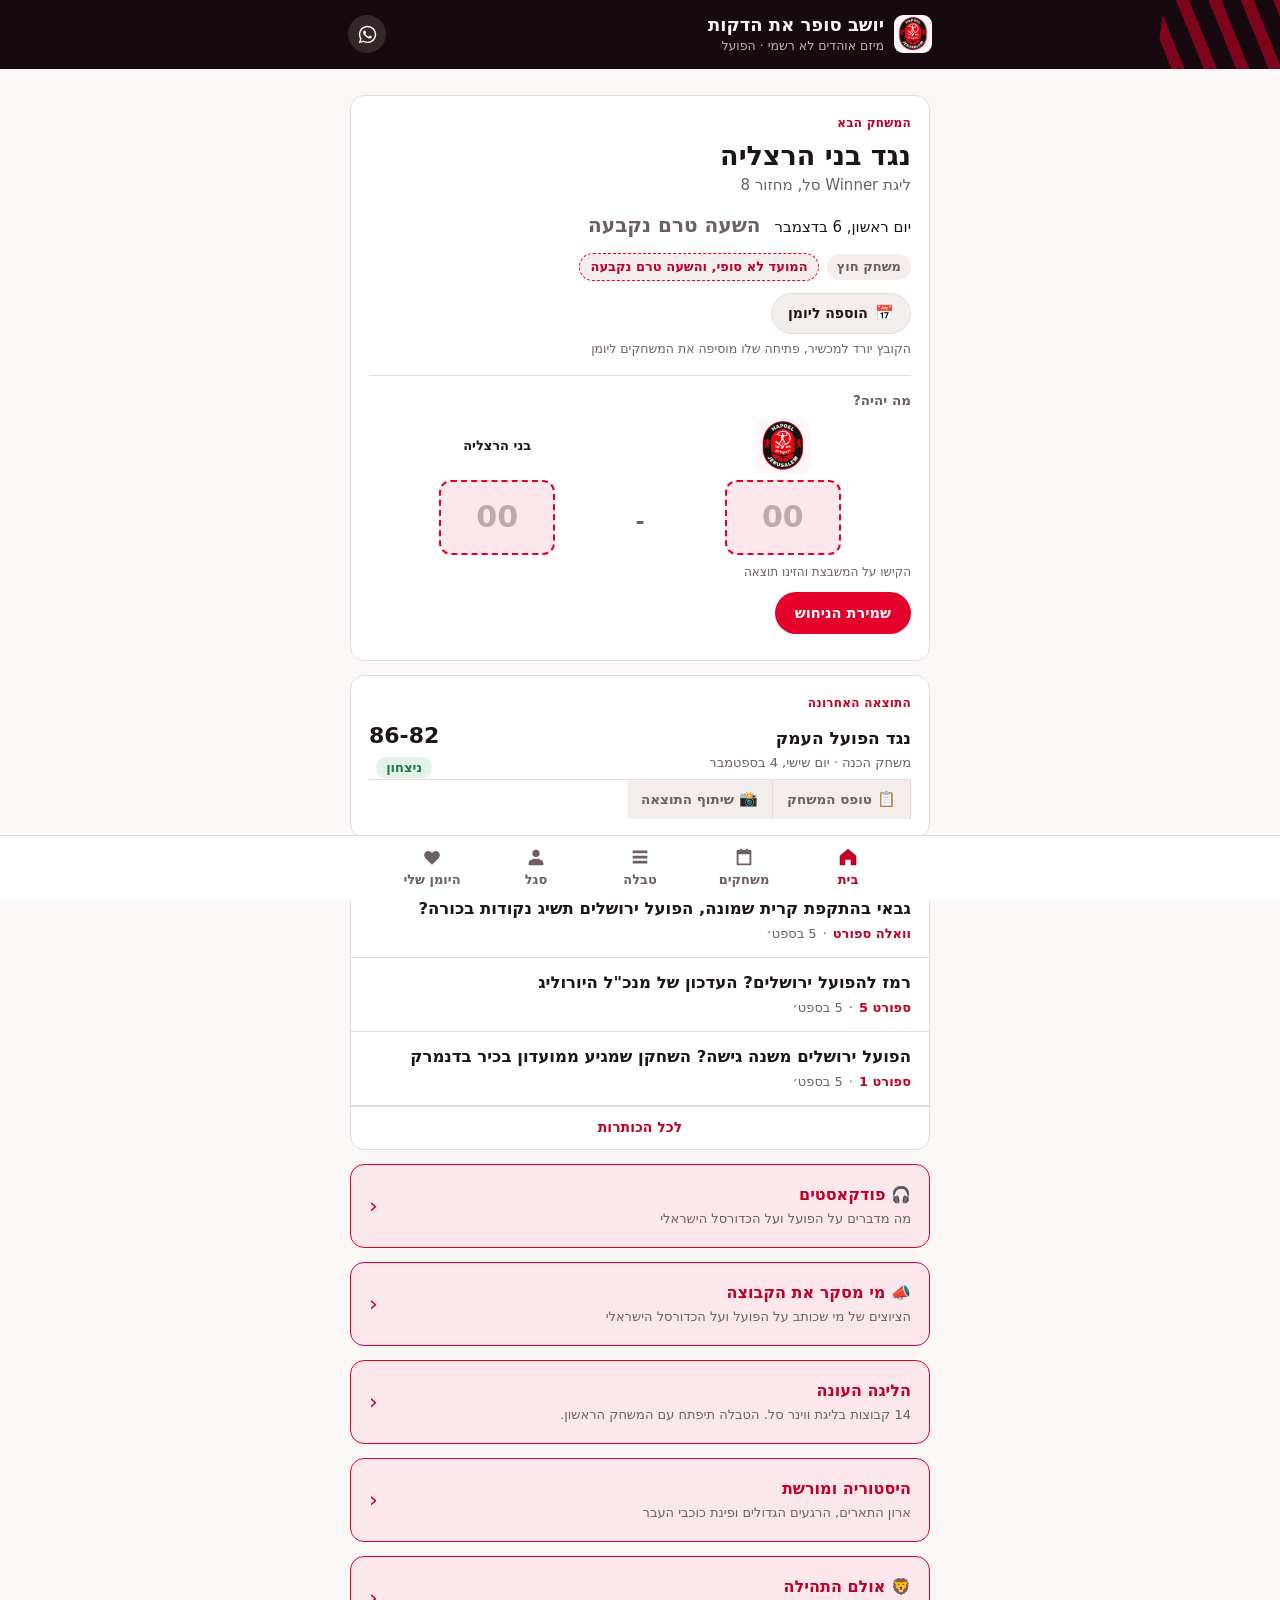
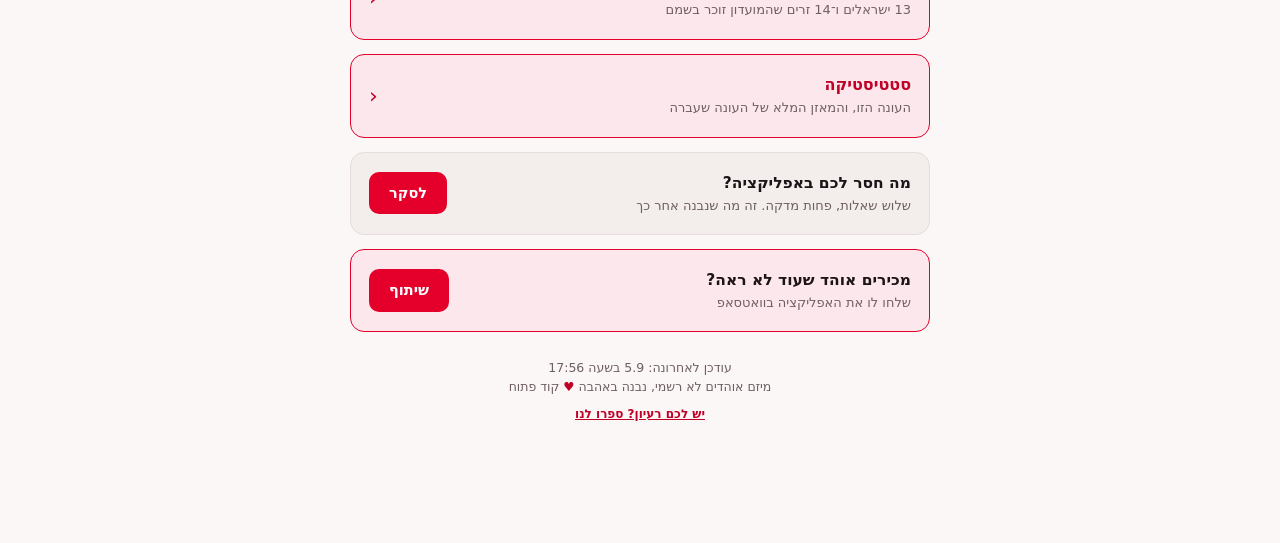
==== commit d36216a6: "deploy: a3171772d21ff7005c727d40e16aec53dace1514" ====
--- a/index.html
+++ b/index.html
@@ -48,7 +48,7 @@
         Source file: app/icons/crest.png, replace it and re-run
         scripts/make_icons.py to regenerate the whole icon set.
       -->
-      <img class="ball" src="icons/crest.png" alt="" width="38" height="38">
+      <img class="ball crest-plate" src="icons/crest.png" alt="" width="38" height="38">
       <span>
         <strong>יושב סופר את הדקות</strong>
         <small>מיזם אוהדים לא רשמי · הפועל</small>
--- a/css/style.css
+++ b/css/style.css
@@ -93,6 +93,16 @@
 .share-icon svg { width: 21px; height: 21px; fill: currentColor; }
 .share-icon:hover { background: var(--red); }
 .wordmark { display: flex; align-items: center; gap: 10px; }
+/* הטבעת החיצונית של הסמל שחורה, ולכן על רקע כהה, בסרגל העליון או
+   בכרטיס במצב לילה, נראה ממנו רק העיגול האדום שבאמצע. הלוחית הבהירה
+   היא מה שמחזיר לו את הקצה, והיא קיימת מאותה סיבה גם באייקונים
+   ובכרטיסי השיתוף. כלל אחד לכל מקום שבו הסמל מופיע לבד. */
+.crest-plate {
+  background: #FFF6F7;
+  border-radius: 9px;
+  padding: 2px;
+  box-sizing: border-box;
+}
 .wordmark .ball { width: 38px; height: 38px; flex: 0 0 38px; display: block; }
 .wordmark strong { display: block; font-size: 18px; font-weight: 800; line-height: 1.2; }
 .wordmark small { display: block; font-size: 11.5px; color: #C9AEB5; }
@@ -146,6 +156,7 @@
 .badge.home { background: var(--red); color: var(--red-ink); }
 /* a home game that is not at home, marked, not hidden */
 .badge.away-home { background: var(--surface-2); color: var(--text); border: 1px dashed var(--red); }
+.badge.note { background: var(--surface-2); color: var(--red-text); border: 1px dashed var(--red); }
 .game-row .sub .away-home { color: var(--red-text); font-weight: 700; }
 
 /* The live counter the app is named after */
@@ -438,6 +449,13 @@
 .game-row .info { flex: 1; min-width: 0; }
 .game-row .info .opp { font-weight: 700; font-size: 15px; }
 .game-row .info .sub { color: var(--muted); font-size: 12.5px; margin-top: 1px; }
+/* מה שהמועדון פרסם על המשחק עצמו, למשל ״עם קהל״. נבדל מהשורה שמעליו
+   כדי שלא ייקרא כחלק משם התחרות, ובאדום כי זה מה שמשנה לאוהד שמתכנן להגיע. */
+.game-note {
+  margin-top: 4px;
+  font-size: 12.5px; font-weight: 700;
+  color: var(--red-text);
+}
 .game-row .end { text-align: center; }
 .game-row .end .t { font-weight: 800; font-variant-numeric: tabular-nums; }
 .month-label { font-size: 13px; font-weight: 800; color: var(--muted); margin: 18px 4px 8px; }
@@ -455,7 +473,9 @@
 .latin { unicode-bidi: isolate; }
 /* a score or a record inside Hebrew prose: keep the numbers in the order
    they were written, instead of letting the RTL paragraph swap them */
-.numrun { direction: ltr; unicode-bidi: isolate; font-variant-numeric: tabular-nums; }
+/* nowrap כי ״25-21״ שנשבר בסוף שורה מתפצל לשני חלקים בשתי שורות, והמקף
+   נשאר לבד: בפסקה עברית זה נקרא כאילו התוצאה היא מספר אחד ועוד מספר */
+.numrun { direction: ltr; unicode-bidi: isolate; font-variant-numeric: tabular-nums; white-space: nowrap; }
 a.player-row { text-decoration: none; color: inherit; }
 /* .game-row .info sets the flex; player rows need their own */
 .player-row .info { flex: 1; min-width: 0; }
@@ -945,6 +965,136 @@
 .pod-group-name { font-size: 16px; font-weight: 800; }
 .pod-card .link-btn { border-top: 1px solid var(--line); }
 
+/* שתי הפעולות על שורת משחק: אני מגיע, וליומן. הן יושבות באותה שורה
+   ונראות כמו פס אחד מתחת למשחק, כמו שהיה כשהייתה רק אחת. */
+.row-actions {
+  display: flex;
+  align-items: stretch;
+  border-top: 1px solid var(--line);
+}
+.row-actions .attend { flex: 1; border-top: none; }
+.row-actions .cal-btn.slim {
+  flex: none;
+  margin: 0;
+  border: none;
+  border-right: 1px solid var(--line);
+  border-radius: 0;
+  padding: 9px 14px;
+  gap: 5px;
+  font-size: 13.5px;
+  color: var(--muted);
+  background: var(--surface-2);
+}
+.row-actions .cal-btn.slim:hover { color: var(--red-text); }
+/* כפתור שיתוף התוצאה בכרטיס הבית, מתחת לתוצאה עצמה */
+.result-line + .cal-btn { margin-top: 14px; }
+
+/* הניחוש של האוהד */
+.pick-box { margin-top: 16px; padding-top: 14px; border-top: 1px solid var(--line); }
+.pick-title { font-size: 13.5px; font-weight: 800; color: var(--muted); margin-bottom: 8px; }
+/* אנחנו מימין, וזה נאמר בסמל ולא במילה. משמאל שם היריבה. בשאר
+   האפליקציה תוצאה נכתבת ב־ltr כי אין שם מה שיסמן צד, וכאן הסמל והשם
+   עושים את זה במקום סדר המספרים. */
+.pick-row { display: flex; align-items: flex-end; gap: 10px; }
+.pick-field {
+  display: flex; flex-direction: column; align-items: center; gap: 6px;
+  flex: 1 1 0; min-width: 0; cursor: pointer;
+}
+.pick-crest { width: 56px; height: 56px; display: block; border-radius: 12px; padding: 3px; }
+.pick-team {
+  font-size: 13px; font-weight: 800; line-height: 1.15; text-align: center;
+  max-width: 100%; height: 56px;
+  display: flex; align-items: center; justify-content: center;
+}
+/* משבצת ריקה נראית כמו משהו שממתין למילוי: מסגרת מקווקוות בצבע המועדון
+   ורקע בהיר. ברגע שיש בה מספר היא נסגרת למסגרת מלאה. */
+.pick-field input {
+  width: 100%; max-width: 116px; padding: 12px 6px;
+  font: inherit; font-size: 30px; font-weight: 800;
+  text-align: center;
+  color: var(--text); background: var(--surface);
+  border: 2px solid var(--line); border-radius: 12px;
+  -moz-appearance: textfield;
+}
+.pick-field input::-webkit-outer-spin-button,
+.pick-field input::-webkit-inner-spin-button { -webkit-appearance: none; margin: 0; }
+.pick-field input:placeholder-shown {
+  border-style: dashed; border-color: var(--red);
+  background: var(--red-soft, var(--surface-2));
+}
+.pick-field input::placeholder { color: var(--muted); opacity: 0.45; font-weight: 700; }
+.pick-field input:focus {
+  outline: none;
+  border-style: solid; border-color: var(--red);
+  box-shadow: 0 0 0 3px rgba(228, 0, 43, 0.16);
+}
+.pick-hint { font-size: 12px; color: var(--muted); margin-top: 8px; }
+.pick-dash { font-size: 22px; font-weight: 800; color: var(--muted); padding-bottom: 16px; }
+.pick-actions { display: flex; flex-wrap: wrap; gap: 8px; margin-top: 10px; }
+.pick-save, .pick-share, .pick-clear {
+  font: inherit; font-size: 13.5px; font-weight: 700;
+  padding: 8px 14px; border-radius: 999px; cursor: pointer;
+}
+.pick-save { background: var(--red); color: var(--red-ink); border: none; padding: 10px 20px; font-size: 14.5px; }
+.pick-share { background: transparent; color: var(--red-text); border: 1px solid var(--red); }
+.pick-clear { background: transparent; color: var(--muted); border: 1px solid var(--line); }
+.pick-err { margin-top: 8px; font-size: 12.5px; color: var(--red-text); }
+.pick-chip {
+  margin-top: 5px; font-size: 12.5px; font-weight: 700; color: var(--muted);
+}
+.pick-nums { direction: ltr; unicode-bidi: isolate; }
+.pick-chip.exact { color: var(--win); }
+.pick-chip.side { color: var(--text); }
+
+/* שחקן שלא זמין */
+.chip.out {
+  display: inline-block;
+  margin-top: 4px;
+  background: var(--red-soft);
+  color: var(--red-text);
+  border: 1px solid var(--red);
+  font-size: 12px; font-weight: 700;
+  padding: 1px 8px; border-radius: 999px;
+}
+.status-card { border-color: var(--red); background: var(--red-soft); }
+.status-label { font-weight: 800; font-size: 15px; color: var(--red-text); }
+.status-detail { margin-top: 4px; font-size: 14.5px; line-height: 1.5; }
+.status-src { margin-top: 6px; font-size: 12.5px; color: var(--muted); }
+
+/* משחק שהשעה שלו טרם נקבעה */
+.end .t.tbd { font-size: 13px; font-weight: 700; color: var(--muted); }
+.when .time.tbd { color: var(--muted); font-weight: 600; }
+
+/* מי מסקר את הקבוצה */
+.section-title.small { font-size: 13.5px; color: var(--muted); margin: 18px 0 8px; }
+.press-card { padding: 0; }
+.press-head {
+  display: flex; align-items: center; justify-content: space-between; gap: 12px;
+  padding: 12px 16px;
+}
+.press-name { font-size: 16px; font-weight: 800; }
+.press-sub { color: var(--muted); font-size: 13px; margin-top: 2px; }
+.press-handle { direction: ltr; unicode-bidi: isolate; }
+.press-toggle {
+  flex: none;
+  border: 1px solid var(--line);
+  background: transparent;
+  color: var(--red-text);
+  font: inherit; font-size: 14px; font-weight: 700;
+  padding: 7px 14px;
+  border-radius: 999px;
+  cursor: pointer;
+}
+.press-toggle:hover { background: var(--red-soft); }
+.press-feed {
+  border-top: 1px solid var(--line);
+  padding: 4px 12px 8px;
+  /* ההטמעה של X מגיעה ברוחב משלה, וסרגל גלילה אופקי בעמוד כולו הוא באג */
+  overflow-x: auto;
+}
+.press-feed iframe { max-width: 100% !important; }
+.press-feed .empty { padding: 14px 4px; }
+
 /* Share the app */
 .share-card {
   display: flex; align-items: center; justify-content: space-between; gap: 12px;
@@ -1177,3 +1327,55 @@
   display: flex; align-items: center; justify-content: space-between; gap: 12px;
   background: var(--surface-2);
 }
+
+/* ---------- טופס משחק ---------- */
+
+/* טבלה עם שש עשרה עמודות לא נכנסת לרוחב של טלפון, ולכן היא נגררת בתוך
+   המסגרת שלה בלבד. הגוף של העמוד אף פעם לא נגרר הצידה. */
+.bs-wrap { overflow-x: auto; -webkit-overflow-scrolling: touch; margin: 0 -4px; }
+.bs-table { border-collapse: collapse; width: 100%; font-size: 13px; white-space: nowrap; }
+.bs-table th, .bs-table td { padding: 7px 8px; text-align: center; border-bottom: 1px solid var(--line); }
+.bs-table th { font-size: 11.5px; color: var(--muted); font-weight: 700; }
+/* שם השחקן נשאר מוצמד לימין כשגוררים את הטבלה, אחרת אי אפשר לדעת של מי
+   השורה שקוראים */
+.bs-table .bs-name {
+  position: sticky; inset-inline-start: 0;
+  background: var(--surface);
+  text-align: start; font-weight: 700; min-width: 116px;
+  box-shadow: 1px 0 0 var(--line);
+}
+.bs-table tbody tr.starter .bs-name { background: var(--surface-2); }
+.bs-table tbody tr.starter { background: rgba(228, 0, 43, 0.035); }
+.bs-table .bs-name a { color: inherit; text-decoration: none; border-bottom: 1px dotted var(--line); }
+.bs-star { color: var(--red-text); margin-inline-start: 4px; font-size: 10px; }
+.bs-table td.pts { font-weight: 800; }
+.bs-table tfoot .bs-totals td { font-weight: 800; border-top: 2px solid var(--line); border-bottom: none; }
+/* מספר בתוך תא שומר על הסדר שנכתב בו: ״5/6״ בעמוד מימין לשמאל מתהפך
+   ל־6/5, אותו באג שכבר תפס אותנו בכרטיס התוצאה */
+.num { direction: ltr; unicode-bidi: isolate; font-variant-numeric: tabular-nums; }
+
+.bs-quarters { border-collapse: collapse; width: 100%; margin-top: 12px; font-size: 13px; }
+.bs-quarters th, .bs-quarters td { padding: 6px 8px; text-align: center; border-bottom: 1px solid var(--line); }
+.bs-quarters th { font-size: 11.5px; color: var(--muted); }
+.bs-quarters .bs-name { text-align: start; font-weight: 700; }
+.bs-quarters td.pts { font-weight: 800; }
+
+.report { margin: 0 0 10px; line-height: 1.65; }
+.report:last-child { margin-bottom: 0; }
+
+.lead-grid { display: grid; grid-template-columns: repeat(3, 1fr); gap: 8px; }
+.lead-box { background: var(--surface-2); border-radius: 10px; padding: 10px 8px; text-align: center; }
+.lead-num { font-size: 24px; font-weight: 800; color: var(--red-text); font-variant-numeric: tabular-nums; }
+.lead-what { font-size: 11.5px; color: var(--muted); }
+.lead-who { font-size: 13px; font-weight: 700; margin-top: 2px; }
+
+.ts-row { display: grid; grid-template-columns: 3rem 1fr 3rem; align-items: center; gap: 8px; padding: 7px 0; border-bottom: 1px solid var(--line); }
+.ts-row:last-of-type { border-bottom: none; }
+.ts-label { text-align: center; font-size: 13px; color: var(--muted); }
+.ts-us, .ts-them { font-weight: 800; font-variant-numeric: tabular-nums; direction: ltr; unicode-bidi: isolate; }
+.ts-us { color: var(--red-text); text-align: start; }
+.ts-them { text-align: end; }
+
+.src-link { display: block; color: inherit; text-decoration: none; padding: 8px 0; border-bottom: 1px solid var(--line); font-weight: 700; }
+.src-link:last-child { border-bottom: none; }
+.src-name { display: block; font-size: 11.5px; color: var(--muted); font-weight: 400; margin-top: 2px; }
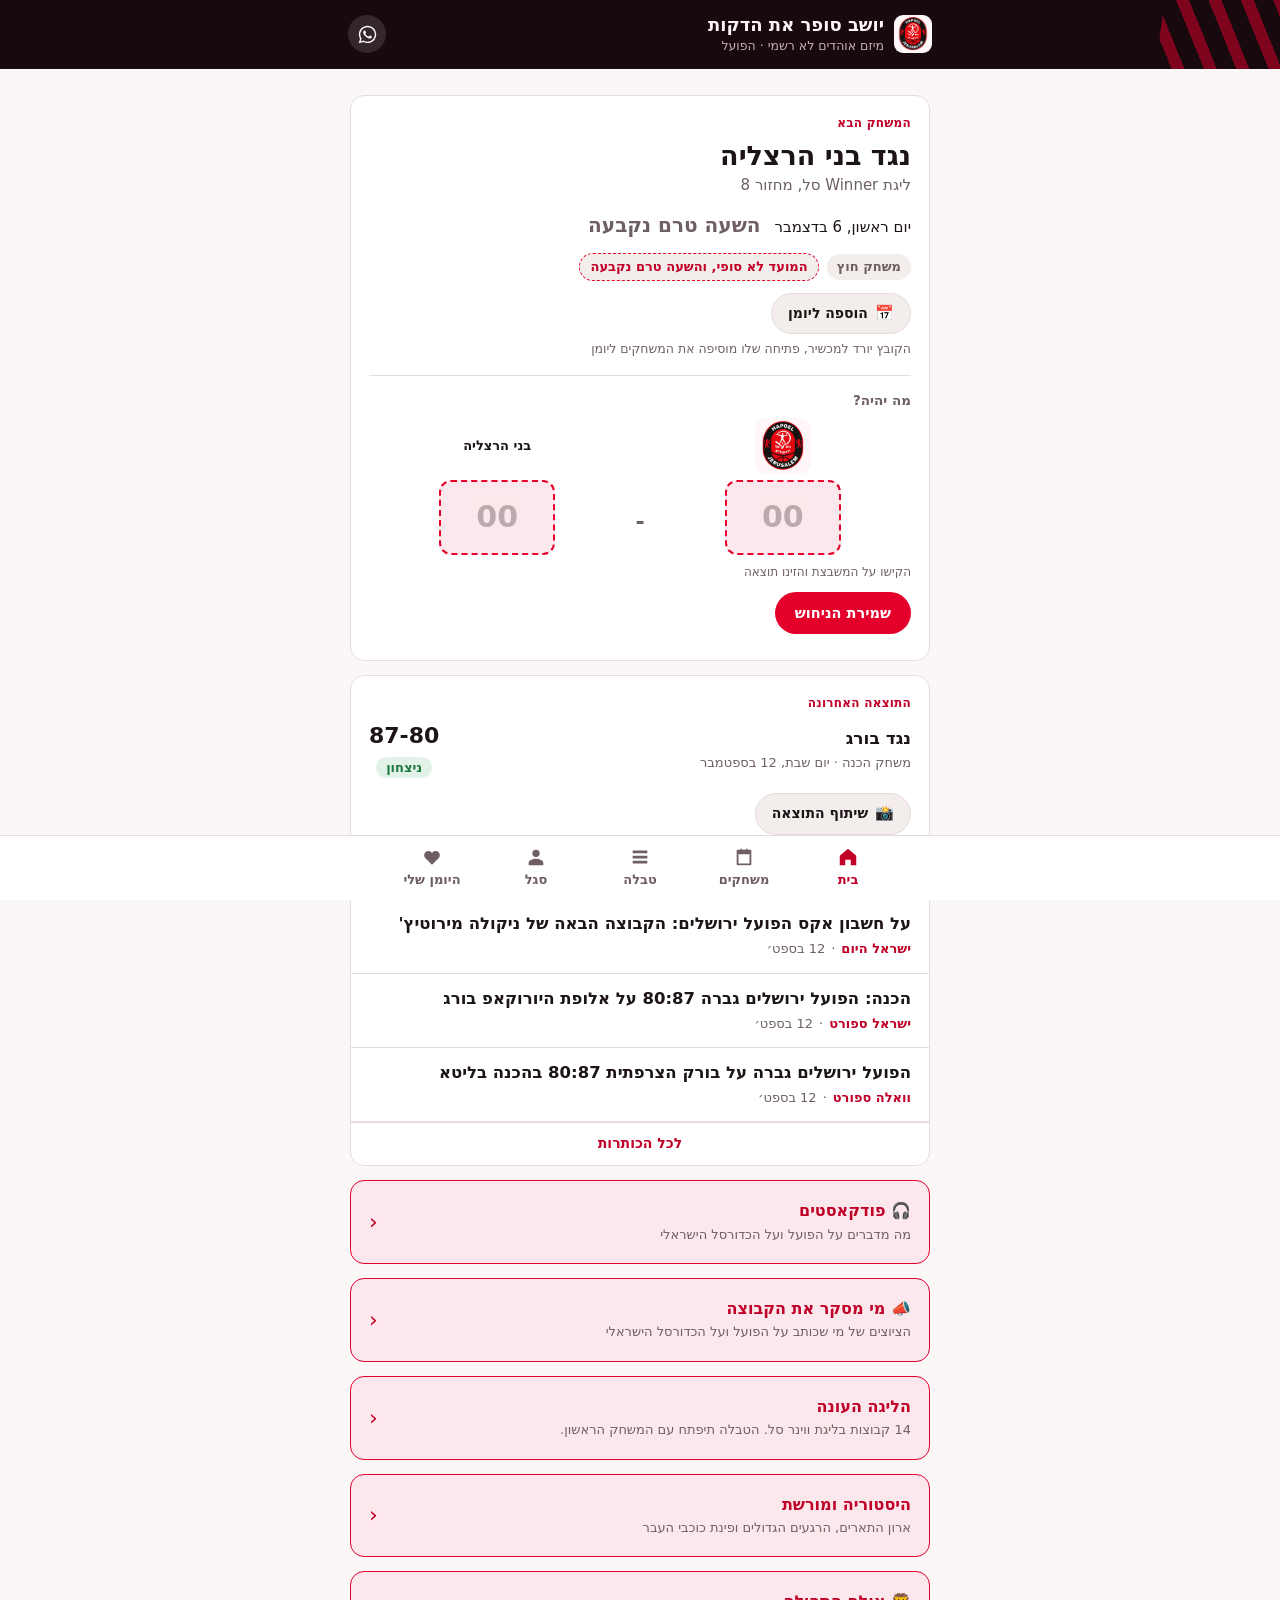
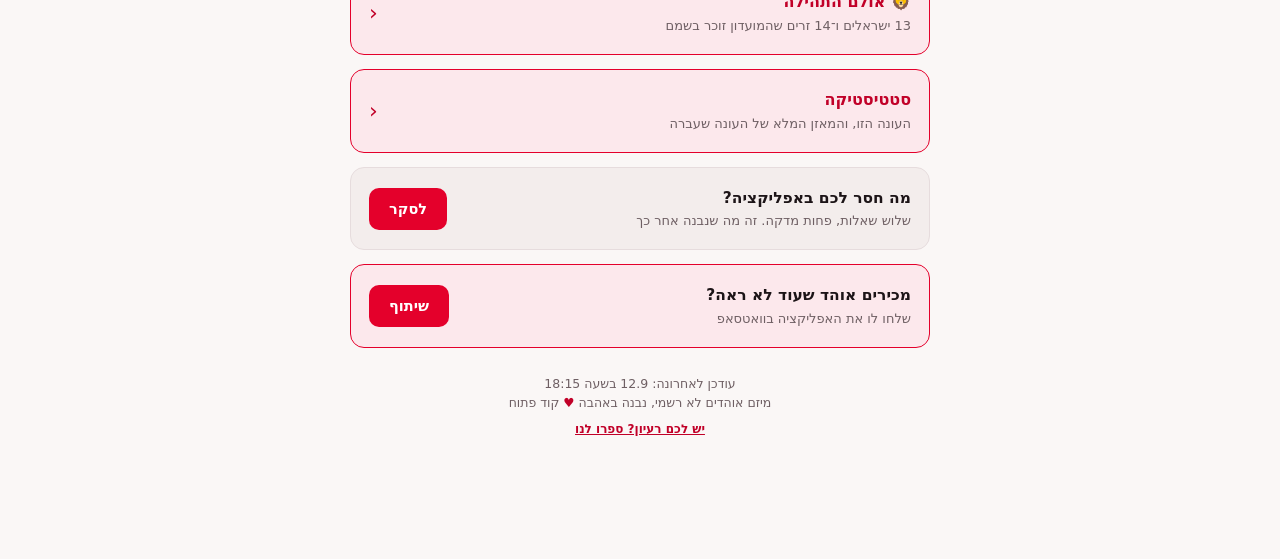
==== commit 641724e1: "deploy: 686314e36f4bc4df80ba9a1fc666df9c675bad3f" ====
--- a/index.html
+++ b/index.html
@@ -91,6 +91,24 @@
 
 <script src="js/app.js"></script>
 <script>
+  // ספירת כניסות, ורק במקום שבו היא בכלל קיימת.
+  //
+  // הסקריפט מוגש מאותו שרת שמגיש את האתר, ולכן אין כאן בקשה לצד שלישי
+  // ואין עוגיות. ב־GitHub Pages הנתיב הזה פשוט לא קיים, וטעינה עיוורת
+  // שלו הייתה מייצרת 404 בכל פתיחה אצל חצי מהאוהדים, אז בודקים קודם.
+  // אותו דבר בפתיחה מקומית ומקובץ על הדיסק.
+  (function () {
+    var h = location.hostname;
+    if (location.protocol === "file:" || h.endsWith("github.io") ||
+        h === "localhost" || h === "127.0.0.1") return;
+    var s = document.createElement("script");
+    s.defer = true;
+    s.src = "/_vercel/insights/script.js";
+    document.head.appendChild(s);
+  })();
+</script>
+
+<script>
   // a single-file copy opened from disk has no service worker scope
   if ("serviceWorker" in navigator && location.protocol !== "file:") {
     // updateViaCache:none, always revalidate the worker itself, so a new
--- a/css/style.css
+++ b/css/style.css
@@ -16,6 +16,10 @@
   --line: #E6DCDD;
   --win: #1E7A3C;
   --win-soft: #E3F2E8;
+  /* השידור. כחול ולא אדום, כי אדום כאן הוא צבע המועדון ולא עוד תווית,
+     וכחול ירוק היה מתבלבל עם --win של ניצחון. 6.15:1, עובר AA. */
+  --tv-bg: #E7F0F8;
+  --tv-text: #1F5C8B;
 }
 @media (prefers-color-scheme: dark) {
   :root {
@@ -32,6 +36,9 @@
     --line: #3A2E32;
     --win: #5CC57E;
     --win-soft: #1E3226;
+    /* 7.89:1 בכהה */
+    --tv-bg: #1E2E3C;
+    --tv-text: #9AC9EA;
   }
 }
 
@@ -456,6 +463,22 @@
   font-size: 12.5px; font-weight: 700;
   color: var(--red-text);
 }
+/* השידור. צ'יפ ולא עוד שורת טקסט אפור, כי זו שאלה שהאוהד שואל לפני
+   שהוא מחליט אם לצאת מהבית, והיא צריכה להיתפס בסריקה מהירה של הרשימה. */
+.tv-chip {
+  display: inline-flex; align-items: center; gap: 5px;
+  margin-top: 5px; padding: 2px 8px 2px 6px;
+  border-radius: 999px;
+  font-size: 12px; font-weight: 700;
+  background: var(--tv-bg); color: var(--tv-text);
+}
+/* ״טרם נקבע״ הוא מידע חלש יותר, ולכן הוא נראה חלש יותר */
+.tv-chip.pending { background: transparent; color: var(--muted);
+                   padding-right: 0; padding-left: 0; }
+.tv-chip .tv-icon { font-size: 11px; line-height: 1; }
+.badge.tv { background: var(--tv-bg); color: var(--tv-text); }
+.badge.tv.pending { background: var(--surface-2); color: var(--muted); }
+
 .game-row .end { text-align: center; }
 .game-row .end .t { font-weight: 800; font-variant-numeric: tabular-nums; }
 .month-label { font-size: 13px; font-weight: 800; color: var(--muted); margin: 18px 4px 8px; }
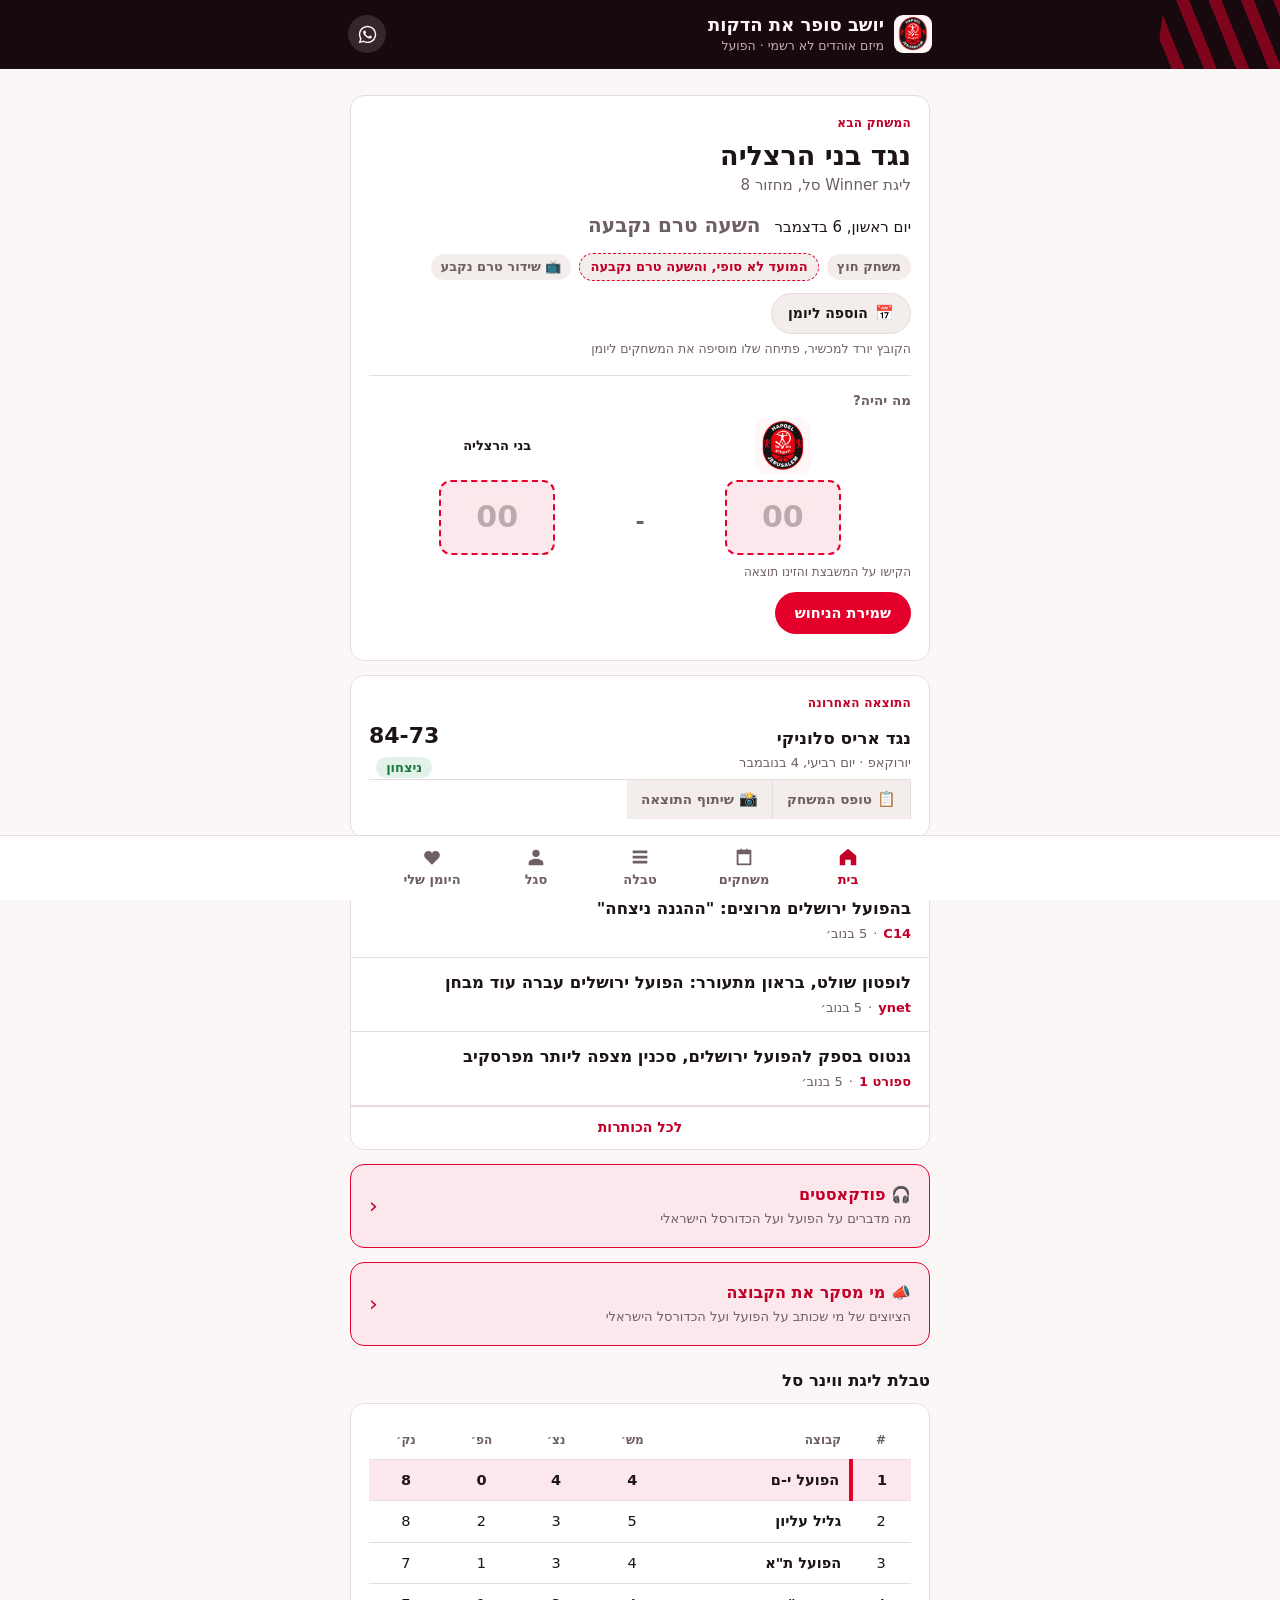
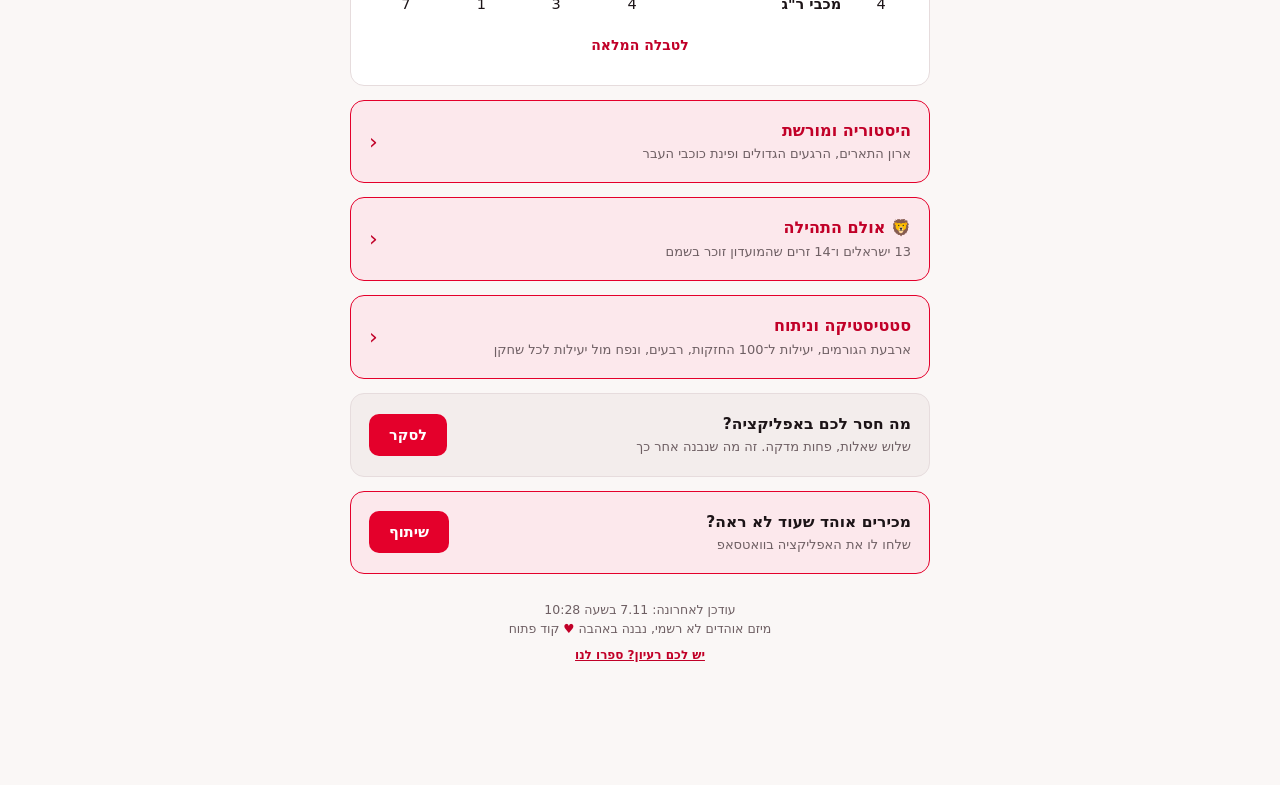
==== commit 4f678f27: "deploy: 1c97f409ed529ddc76f4f32075889a88f54f4468" ====
--- a/index.html
+++ b/index.html
@@ -89,6 +89,11 @@
   </a>
 </nav>
 
+<!--
+  analytics.js לפני app.js: הוא מגדיר רק פונקציות, ו־app.js קורא להן
+  בציור. בסדר ההפוך הציור הראשון היה יכול לרוץ לפני שהן קיימות.
+-->
+<script src="js/analytics.js"></script>
 <script src="js/app.js"></script>
 <script>
   // ספירת כניסות, ורק במקום שבו היא בכלל קיימת.
--- a/css/style.css
+++ b/css/style.css
@@ -1402,3 +1402,145 @@
 .src-link { display: block; color: inherit; text-decoration: none; padding: 8px 0; border-bottom: 1px solid var(--line); font-weight: 700; }
 .src-link:last-child { border-bottom: none; }
 .src-name { display: block; font-size: 11.5px; color: var(--muted); font-weight: 400; margin-top: 2px; }
+
+/* ---------- יומן משחקים בעמוד השחקן ---------- */
+/* השורה נושאת ארבעה דברים: מי, מה יצא, מתי, וכמה. שלושת הראשונים הם
+   ההקשר ולכן הם נדחסים לתא אחד, והמספרים נשארים בעמודות שאפשר לסרוק
+   מלמעלה למטה. */
+.log-table { width: 100%; border-collapse: collapse; }
+.log-table th,
+.log-table td { padding: 10px 6px; border-bottom: 1px solid var(--line); }
+.log-table th { font-size: 12px; color: var(--muted); font-weight: 600; }
+.log-table td { text-align: center; font-variant-numeric: tabular-nums; }
+.log-table .log-when { text-align: right; }
+.log-table a { text-decoration: none; color: inherit; }
+.log-opp { display: block; font-weight: 600; }
+.log-score {
+  display: inline-block; font-size: 12px; font-weight: 700;
+  padding: 1px 6px; border-radius: 999px; margin-inline-end: 6px;
+}
+/* ניצחון ירוק, הפסד אפור ולא אדום: אדום כאן הוא צבע המועדון ולא תווית
+   של תוצאה רעה. זו אותה הלכה שיש ב־.chip.win ו־.chip.loss. */
+.log-score.win { background: var(--win-soft); color: var(--win); }
+.log-score.loss { background: var(--surface-2); color: var(--muted); }
+.log-date { font-size: 12px; color: var(--muted); }
+
+/* ---------- טבלאות העונה ---------- */
+/* **הטבלה רחבה מהמסך, וזה בסדר, כל עוד רואים שהיא נגררת.** ברוחב 390
+   עמודת המדד נחתכה בשקט ונראתה כמו באג. הפתרון הוא זה שכבר עובד בטופס
+   המשחק: השם נשאר מוצמד לימין, המספרים לא נשברים לשתי שורות, ומתחת
+   כתוב שאפשר לגרור. */
+.stats-table { white-space: nowrap; }
+.stats-table td.team,
+.stats-table th.team {
+  position: sticky; inset-inline-start: 0;
+  background: var(--surface);
+  white-space: normal; min-width: 96px; max-width: 132px;
+}
+.stats-table td.team a { color: inherit; text-decoration: none; }
+.stats-table td.team a:hover { text-decoration: underline; }
+.drag-hint { font-size: 12px; color: var(--muted); margin: 6px 4px 0; }
+
+/* ---------- ניתוח מתקדם: גרפים ומדדים (analytics.js) ----------
+   שני צבעים בלבד: אדום המועדון לנו, ואפור ליריבות ולהפסד. האפור נבדק
+   מול האדום בסימולציה של עיוורון צבעים: ΔE של 11.4 בבהיר ו־8.9 בכהה.
+   בכהה הוא מתחת ל־3:1 מול הרקע, ולכן כל סימן אפור נושא מספר כתוב. */
+:root {
+  --viz-us: var(--red);
+  --viz-them: #8E8185;
+  --viz-grid: #EFE7E8;
+  --viz-axis: #D6CACD;
+}
+@media (prefers-color-scheme: dark) {
+  :root {
+    --viz-them: #665A5E;
+    --viz-grid: #2C2226;
+    --viz-axis: #46393D;
+  }
+}
+
+.kpi-row { display: grid; grid-template-columns: repeat(2, 1fr); gap: 8px; margin: 6px 0 12px; }
+@media (min-width: 420px) { .kpi-row { grid-template-columns: repeat(4, 1fr); } }
+.kpi-row:has(> :nth-child(3):last-child) { grid-template-columns: repeat(3, 1fr); }
+.kpi { background: var(--surface-2); border-radius: 10px; padding: 10px 10px 9px; text-align: center; }
+.kpi-label { font-size: 12px; font-weight: 700; color: var(--muted); }
+.kpi-value { font-size: 24px; font-weight: 800; line-height: 1.25; }
+.kpi-value.good { color: var(--win); }
+.kpi-sub { font-size: 11px; color: var(--muted); line-height: 1.35; }
+
+.viz-lede { font-size: 14px; line-height: 1.55; margin-bottom: 12px; }
+.viz-note { font-size: 12px; color: var(--muted); line-height: 1.5; margin-top: 10px; }
+.viz { position: relative; width: 100%; }
+.viz-svg { display: block; width: 100%; height: auto; overflow: visible; }
+.viz-svg text { font-family: inherit; }
+.viz-label, .viz-tick { font-size: 11px; fill: var(--muted); font-variant-numeric: tabular-nums; }
+.viz-tick.muted { font-size: 10.5px; }
+.viz-value { font-size: 12px; font-weight: 800; fill: var(--text); font-variant-numeric: tabular-nums; }
+.viz-name { font-size: 11px; font-weight: 700; fill: var(--text); }
+.viz-base { stroke: var(--viz-axis); stroke-width: 1; }
+.viz-grid { stroke: var(--viz-grid); stroke-width: 1; }
+.viz-avg { stroke: var(--muted); stroke-width: 1; opacity: 0.55; }
+.viz-bar.us { fill: var(--viz-us); }
+.viz-bar.them { fill: var(--viz-them); }
+.viz-line { fill: none; stroke: var(--viz-us); stroke-width: 2; stroke-linejoin: round; stroke-linecap: round; }
+.viz-dot { fill: var(--viz-us); stroke: var(--surface); stroke-width: 2; }
+.viz-hit { fill: transparent; outline: none; }
+.viz-hot { filter: brightness(1.15); }
+.viz-dot.viz-hot { r: 6.5; }
+.viz-hit:focus-visible { stroke: var(--text); stroke-width: 1.5; }
+.viz-tip {
+  position: absolute; z-index: 5; pointer-events: none;
+  background: var(--text); color: var(--surface);
+  border-radius: 8px; padding: 6px 9px; font-size: 12px; line-height: 1.45;
+  max-width: 230px; box-shadow: 0 4px 14px rgba(0,0,0,0.18);
+}
+.viz-tip-head { font-weight: 800; }
+
+.viz-legend { display: flex; gap: 14px; flex-wrap: wrap; font-size: 12px; color: var(--muted); margin-bottom: 10px; }
+.viz-key { display: inline-flex; align-items: center; gap: 6px; }
+.viz-swatch { width: 12px; height: 8px; border-radius: 2px; display: inline-block; }
+.viz-swatch.us { background: var(--viz-us); }
+.viz-swatch.them { background: var(--viz-them); }
+
+/* השוואה: שני פסים לשורה, מתמלאים מימין */
+.cmp-row { padding: 10px 0; border-top: 1px solid var(--line); }
+.cmp-row:first-of-type { border-top: 0; padding-top: 2px; }
+.cmp-head { display: flex; justify-content: space-between; align-items: baseline; gap: 8px; }
+.cmp-label { font-weight: 800; font-size: 14px; }
+.cmp-verdict { font-size: 11.5px; font-weight: 700; color: var(--muted); white-space: nowrap; }
+.cmp-verdict.good { color: var(--win); }
+.cmp-note { font-size: 11.5px; color: var(--muted); margin-bottom: 6px; }
+.cmp-line { display: flex; align-items: center; gap: 8px; margin-top: 4px; }
+.cmp-track { flex: 1; height: 10px; }
+/* הפס יוצא מימין, ולכן הפינות המעוגלות הן בקצה השמאלי, קצה הנתון */
+.cmp-fill { height: 10px; border-radius: 4px 0 0 4px; }
+.cmp-fill.us { background: var(--viz-us); }
+.cmp-fill.them { background: var(--viz-them); }
+.cmp-val { min-width: 48px; font-size: 13px; color: var(--muted); font-variant-numeric: tabular-nums; text-align: left; }
+.cmp-val.strong { color: var(--text); font-weight: 800; }
+
+/* ההפרש בכל משחק: ציר באמצע, ניצחון שמאלה */
+.margins { display: flex; flex-direction: column; gap: 2px; }
+.mg-row {
+  display: grid; grid-template-columns: 104px 1fr; align-items: center; gap: 8px;
+  min-height: 30px; color: inherit; text-decoration: none; border-radius: 6px; padding: 0 4px;
+}
+.mg-row:hover, .mg-row:focus-visible { background: var(--surface-2); outline: none; }
+.mg-who { display: flex; flex-direction: column; line-height: 1.2; overflow: hidden; }
+.mg-opp { font-size: 13px; font-weight: 700; white-space: nowrap; overflow: hidden; text-overflow: ellipsis; }
+.mg-date { font-size: 10.5px; color: var(--muted); font-variant-numeric: tabular-nums; }
+.mg-area { position: relative; height: 22px; }
+.mg-axis { position: absolute; top: 0; bottom: 0; right: 50%; width: 1px; background: var(--viz-axis); }
+.mg-bar { position: absolute; top: 5px; height: 12px; }
+.mg-bar.win { right: 50%; background: var(--viz-us); border-radius: 4px 0 0 4px; }
+.mg-bar.loss { left: 50%; background: var(--viz-them); border-radius: 0 4px 4px 0; }
+.mg-val { position: absolute; top: 2px; font-size: 12px; font-weight: 800; font-variant-numeric: tabular-nums; }
+.mg-val.loss { color: var(--muted); }
+
+.key-line { background: var(--red-soft); border-radius: 10px; padding: 10px 12px; margin: 2px 0 12px; font-size: 14px; line-height: 1.5; }
+.key-what { font-weight: 800; color: var(--red-text); }
+.fact .fr { font-size: 10.5px; color: var(--muted); margin-top: 1px; }
+.viz-table { margin-top: 10px; font-size: 13px; }
+.viz-table summary { cursor: pointer; color: var(--muted); font-weight: 700; font-size: 12.5px; }
+.viz-table table { margin-top: 8px; }
+.split-eyebrow { padding: 14px 16px 2px; margin: 0; }
